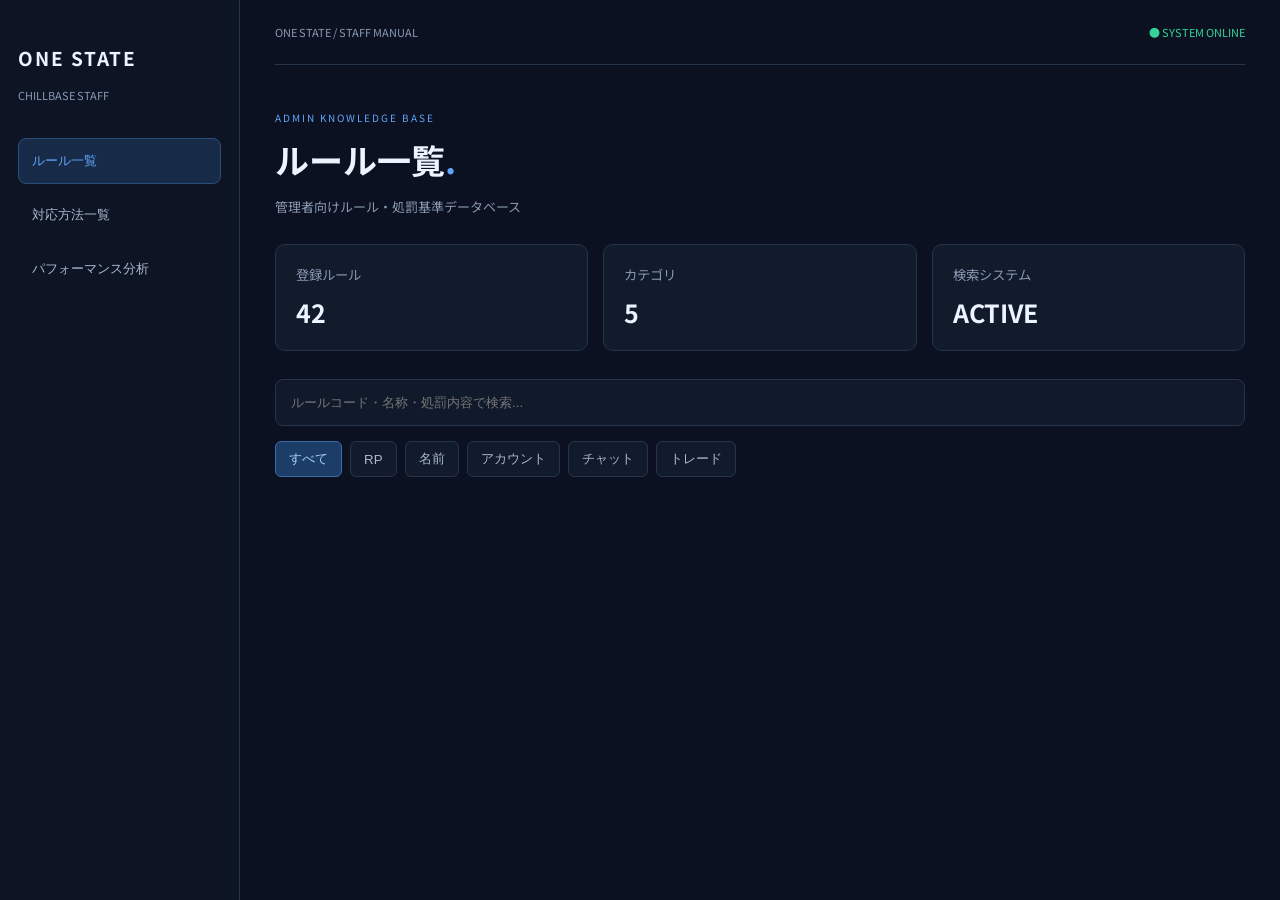
==== index.html @ b50b2a4e "Update index.html" ====
<!DOCTYPE html>
<html lang="ja">
<head>
  <meta charset="UTF-8">
  <meta name="viewport" content="width=device-width, initial-scale=1.0">
  <title>ONE STATE | Staff Manual</title>
  <link rel="stylesheet" href="style.css">
</head>
<body>
<aside class="sidebar">
  <h2>ONE STATE</h2>
  <p class="subtitle">CHILLBASE STAFF</p>

  <button class="nav active" data-page="rules">ルール一覧</button>
  <button class="nav" data-page="guide">対応方法一覧</button>

  <button class="nav" onclick="location.href='analytics.html'">
    パフォーマンス分析
  </button>
</aside>

  <main>
    <header>
      <span>ONE STATE / STAFF MANUAL</span>
      <span class="status">● SYSTEM ONLINE</span>
    </header>

    <section id="rules">
      <p class="eyebrow">ADMIN KNOWLEDGE BASE</p>
      <h1>ルール一覧<span>.</span></h1>
      <p class="description">管理者向けルール・処罰基準データベース</p>

      <div class="stats">
        <div class="stat">
          <small>登録ルール</small>
          <strong id="total">42</strong>
        </div>
        <div class="stat">
          <small>カテゴリ</small>
          <strong>5</strong>
        </div>
        <div class="stat">
          <small>検索システム</small>
          <strong>ACTIVE</strong>
        </div>
      </div>

      <input id="search" type="text"
        placeholder="ルールコード・名称・処罰内容で検索...">

      <div class="filters">
        <button data-category="all" class="selected">すべて</button>
        <button data-category="RP">RP</button>
        <button data-category="Name">名前</button>
        <button data-category="Account">アカウント</button>
        <button data-category="Chat">チャット</button>
        <button data-category="TradeChat">トレード</button>
      </div>

      <p id="result-count"></p>
      <div id="rule-list"></div>
    </section>

    <section id="guide" hidden>
      <p class="eyebrow">ADMIN PROCEDURES</p>
      <h1>対応方法一覧<span>.</span></h1>
      <p class="description">
        対応方法は今後ここに追加します。
      </p>
    </section>
  </main>

  <p id="auth-message" role="status"></p>

</body>
</html>
---- style.css ----
@import url('https://fonts.googleapis.com/css2?family=Noto+Sans+JP:wght@400;500;700;800&display=swap');

:root {
  --bg: #0b1120;
  --panel: #111b2c;
  --border: #26354c;
  --text: #edf3ff;
  --muted: #8999b2;
  --blue: #60a5fa;
}

* {
  box-sizing: border-box;
}

body {
  margin: 0;
  background: var(--bg);
  color: var(--text);
  font-family: 'Noto Sans JP', sans-serif;
}

.sidebar {
  position: fixed;
  width: 240px;
  height: 100vh;
  padding: 28px 18px;
  background: #0d1525;
  border-right: 1px solid var(--border);
}

.sidebar h2 {
  font-size: 19px;
  letter-spacing: 2px;
}

.subtitle {
  color: var(--muted);
  font-size: 11px;
  margin-bottom: 35px;
}

.nav {
  display: block;
  width: 100%;
  padding: 13px;
  margin-bottom: 8px;
  text-align: left;
  background: transparent;
  border: 1px solid transparent;
  border-radius: 8px;
  color: #aab8ce;
  cursor: pointer;
}

.nav:hover,
.nav.active {
  background: #172b49;
  border-color: #2c4d7b;
  color: var(--blue);
}

main {
  margin-left: 240px;
  padding: 0 35px 40px;
}

header {
  height: 65px;
  display: flex;
  align-items: center;
  justify-content: space-between;
  border-bottom: 1px solid var(--border);
  font-size: 11px;
  color: var(--muted);
}

.status {
  color: #34d399;
}

#rules,
#guide {
  padding-top: 35px;
}

.eyebrow {
  color: var(--blue);
  font-size: 10px;
  letter-spacing: 2px;
}

h1 {
  font-size: 34px;
  margin: 10px 0;
}

h1 span {
  color: var(--blue);
}

.description {
  color: var(--muted);
  font-size: 13px;
}

.stats {
  display: grid;
  grid-template-columns: repeat(3, 1fr);
  gap: 15px;
  margin: 28px 0;
}

.stat {
  padding: 20px;
  background: var(--panel);
  border: 1px solid var(--border);
  border-radius: 10px;
}

.stat small {
  display: block;
  color: var(--muted);
}

.stat strong {
  display: block;
  margin-top: 10px;
  font-size: 25px;
}

#search {
  width: 100%;
  padding: 15px;
  color: var(--text);
  background: #101a2b;
  border: 1px solid var(--border);
  border-radius: 8px;
  outline: none;
}

#search:focus {
  border-color: var(--blue);
}

.filters {
  display: flex;
  flex-wrap: wrap;
  gap: 8px;
  margin: 15px 0;
}

.filters button {
  padding: 8px 13px;
  color: #aab8ce;
  background: var(--panel);
  border: 1px solid var(--border);
  border-radius: 6px;
  cursor: pointer;
}

.filters button.selected,
.filters button:hover {
  color: #a8d0ff;
  background: #1d3d69;
  border-color: #3b6ba8;
}

#result-count {
  color: var(--muted);
  font-size: 12px;
}

.rule {
  display: flex;
  align-items: center;
  justify-content: space-between;
  gap: 15px;
  padding: 16px;
  margin: 10px 0;
  background: var(--panel);
  border: 1px solid var(--border);
  border-radius: 9px;
}

.rule:hover {
  border-color: #42638d;
}

.rule-code {
  display: inline-block;
  min-width: 55px;
  margin-right: 12px;
  padding: 6px;
  text-align: center;
  border-radius: 5px;
  background: #27334a;
  color: #f5d778;
  font-size: 11px;
  font-weight: 700;
}

.rule-name {
  font-weight: 700;
  font-size: 13px;
}

.rule-en {
  margin-top: 5px;
  color: var(--muted);
  font-size: 11px;
  overflow-wrap: anywhere;
}

.punishment {
  color: #d9e7fa;
  background: #1a273b;
  border: 1px solid #30415b;
  padding: 8px 10px;
  border-radius: 6px;
  font-size: 11px;
  white-space: nowrap;
}

.note {
  color: #f4c66f;
  font-size: 11px;
  margin-top: 7px;
}

@media (max-width: 760px) {
  .sidebar {
    position: static;
    width: 100%;
    height: auto;
    padding: 12px;
  }

  .sidebar h2 {
    margin: 0 0 5px;
  }

  .subtitle {
    margin: 0 0 12px;
  }

  .nav {
    display: inline-block;
    width: auto;
    margin: 0 5px 0 0;
  }

  main {
    margin-left: 0;
    padding: 0 15px 30px;
  }

  .stats {
    grid-template-columns: 1fr;
  }

  h1 {
    font-size: 28px;
  }

  .rule {
    align-items: flex-start;
    flex-direction: column;
  }

  .punishment {
    white-space: normal;
  }
}
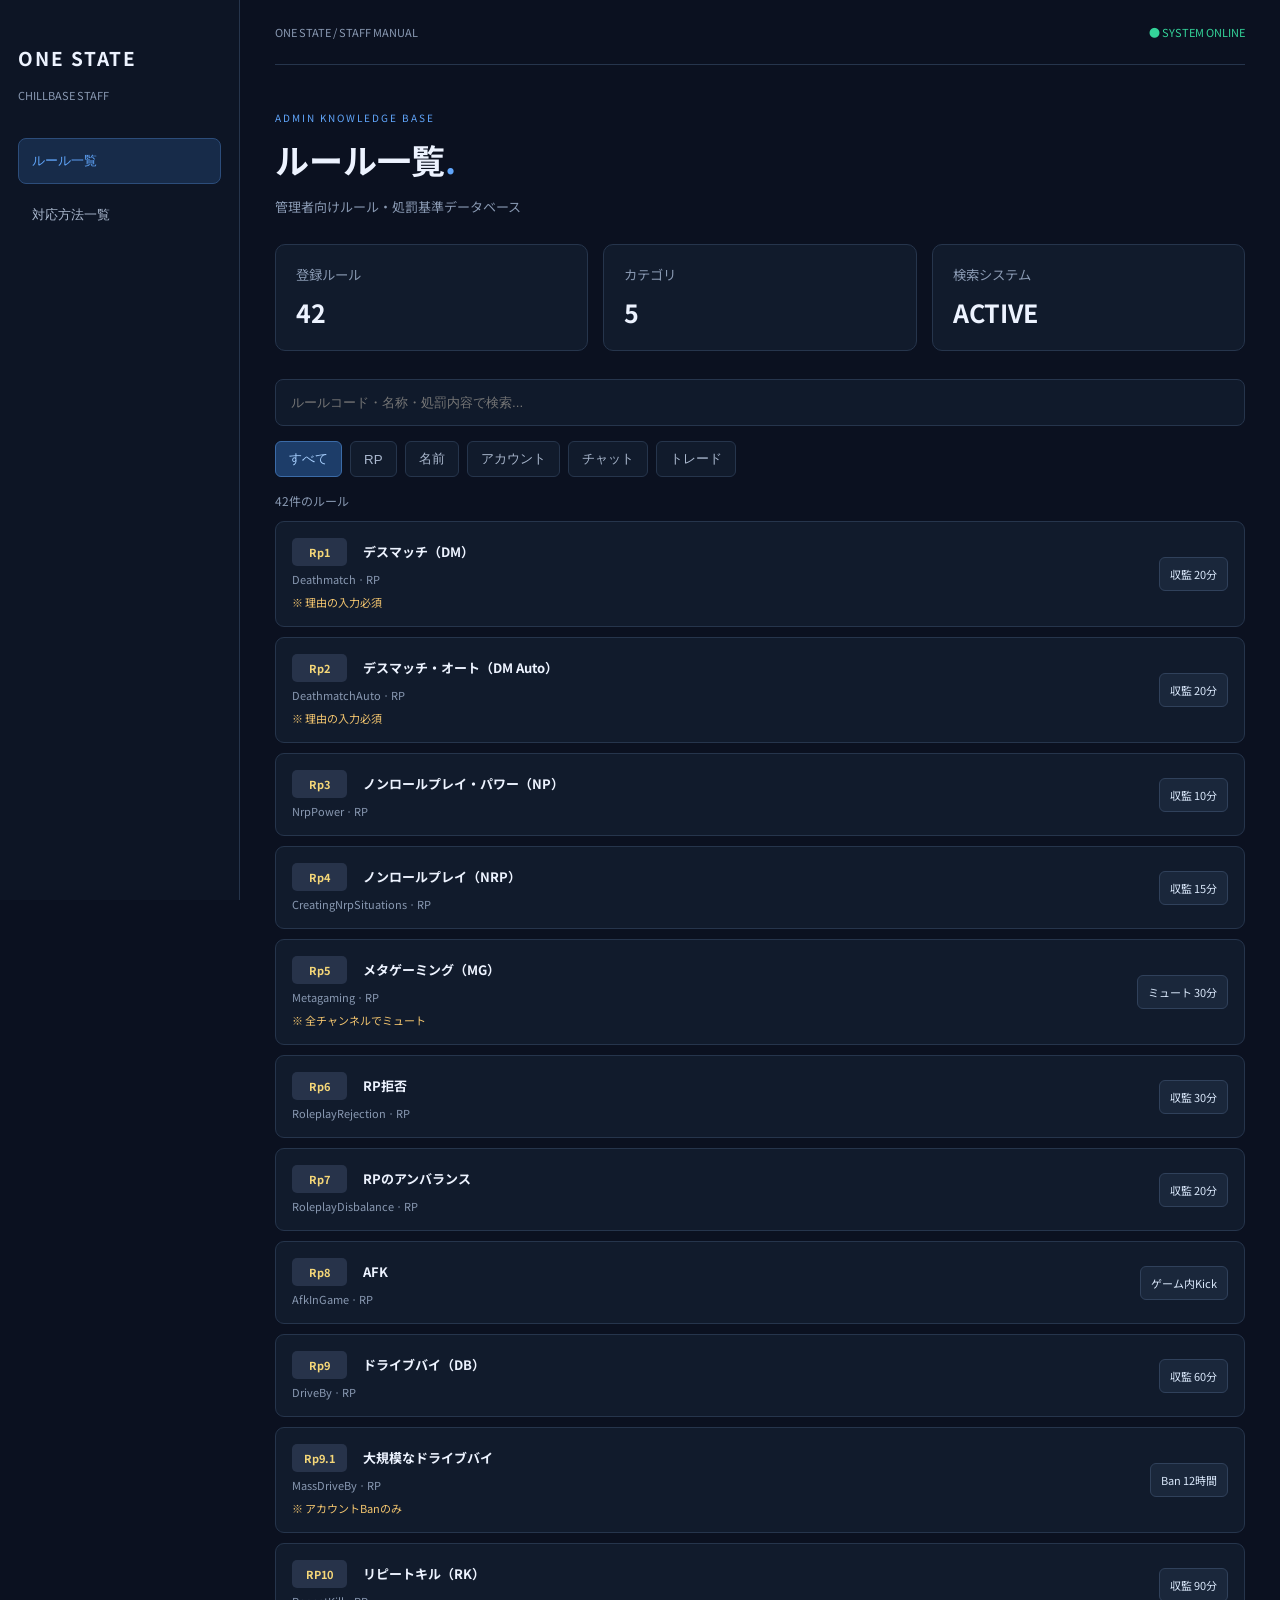
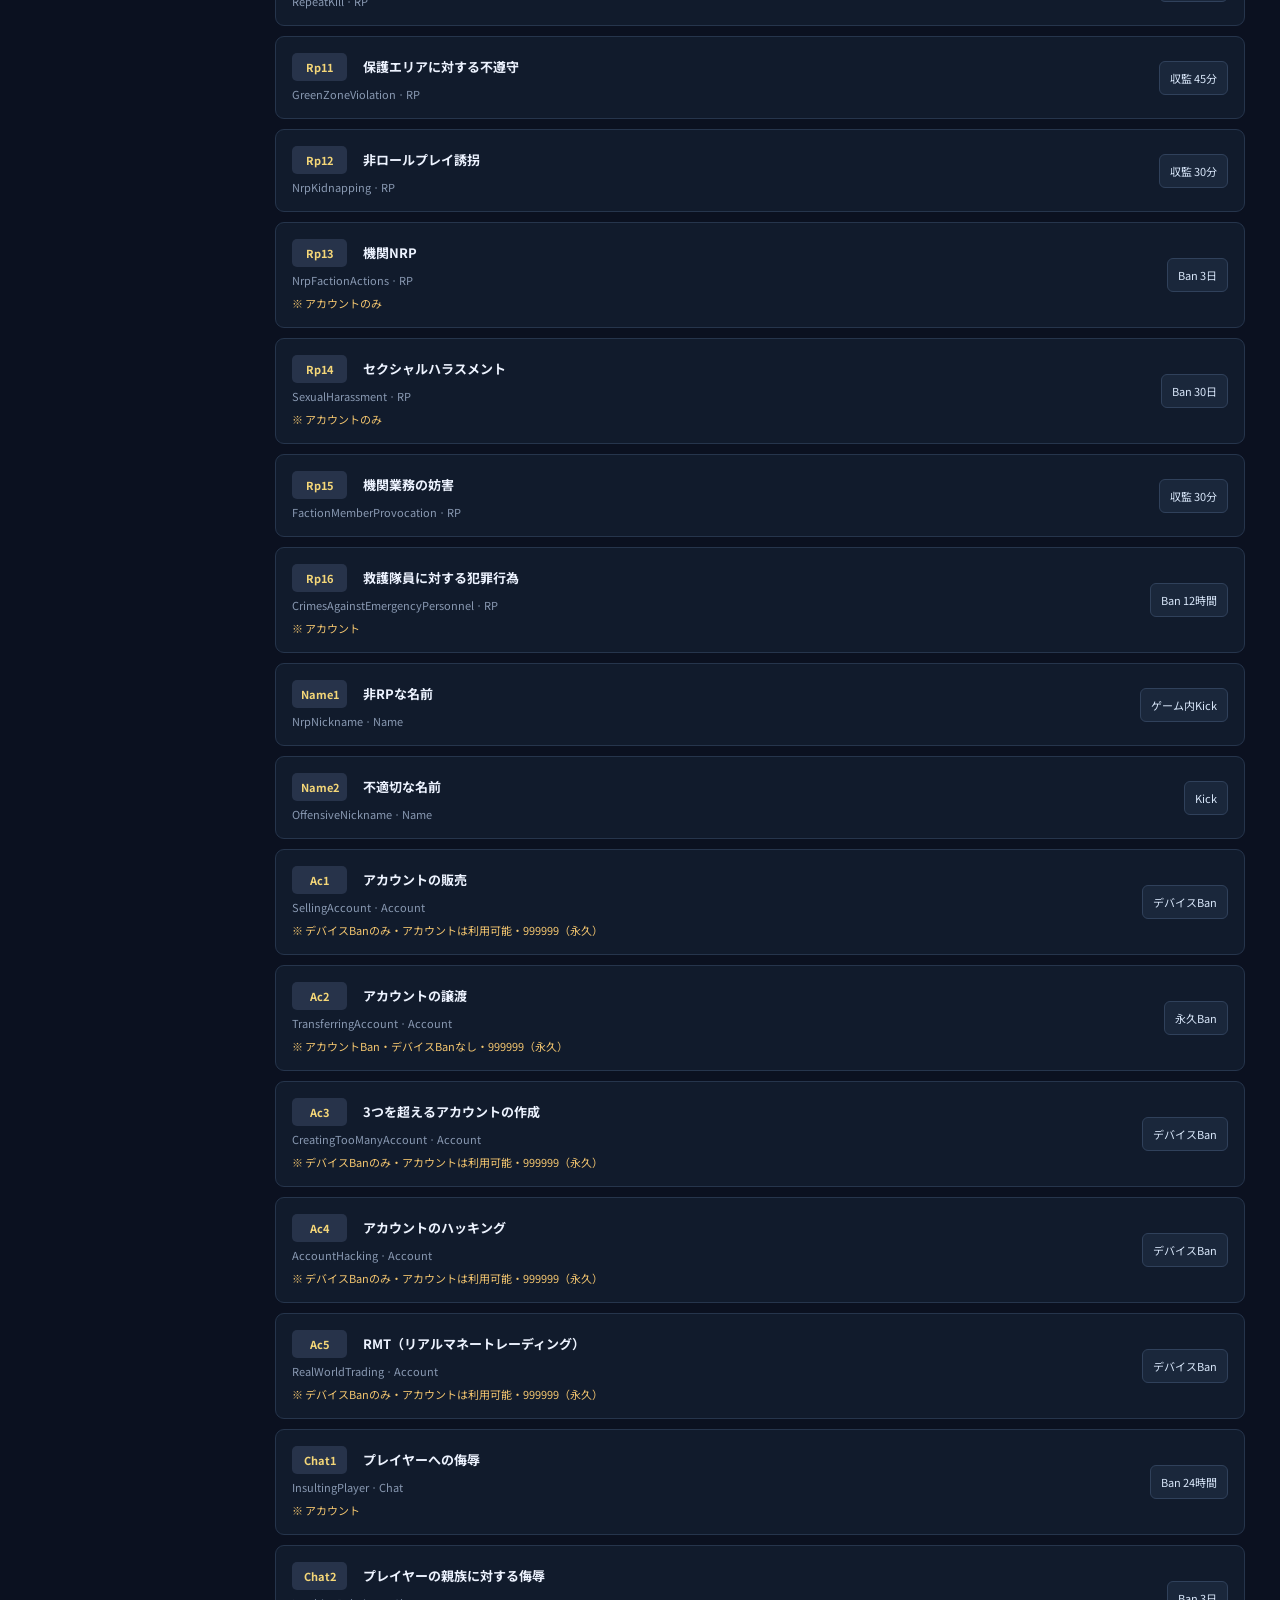
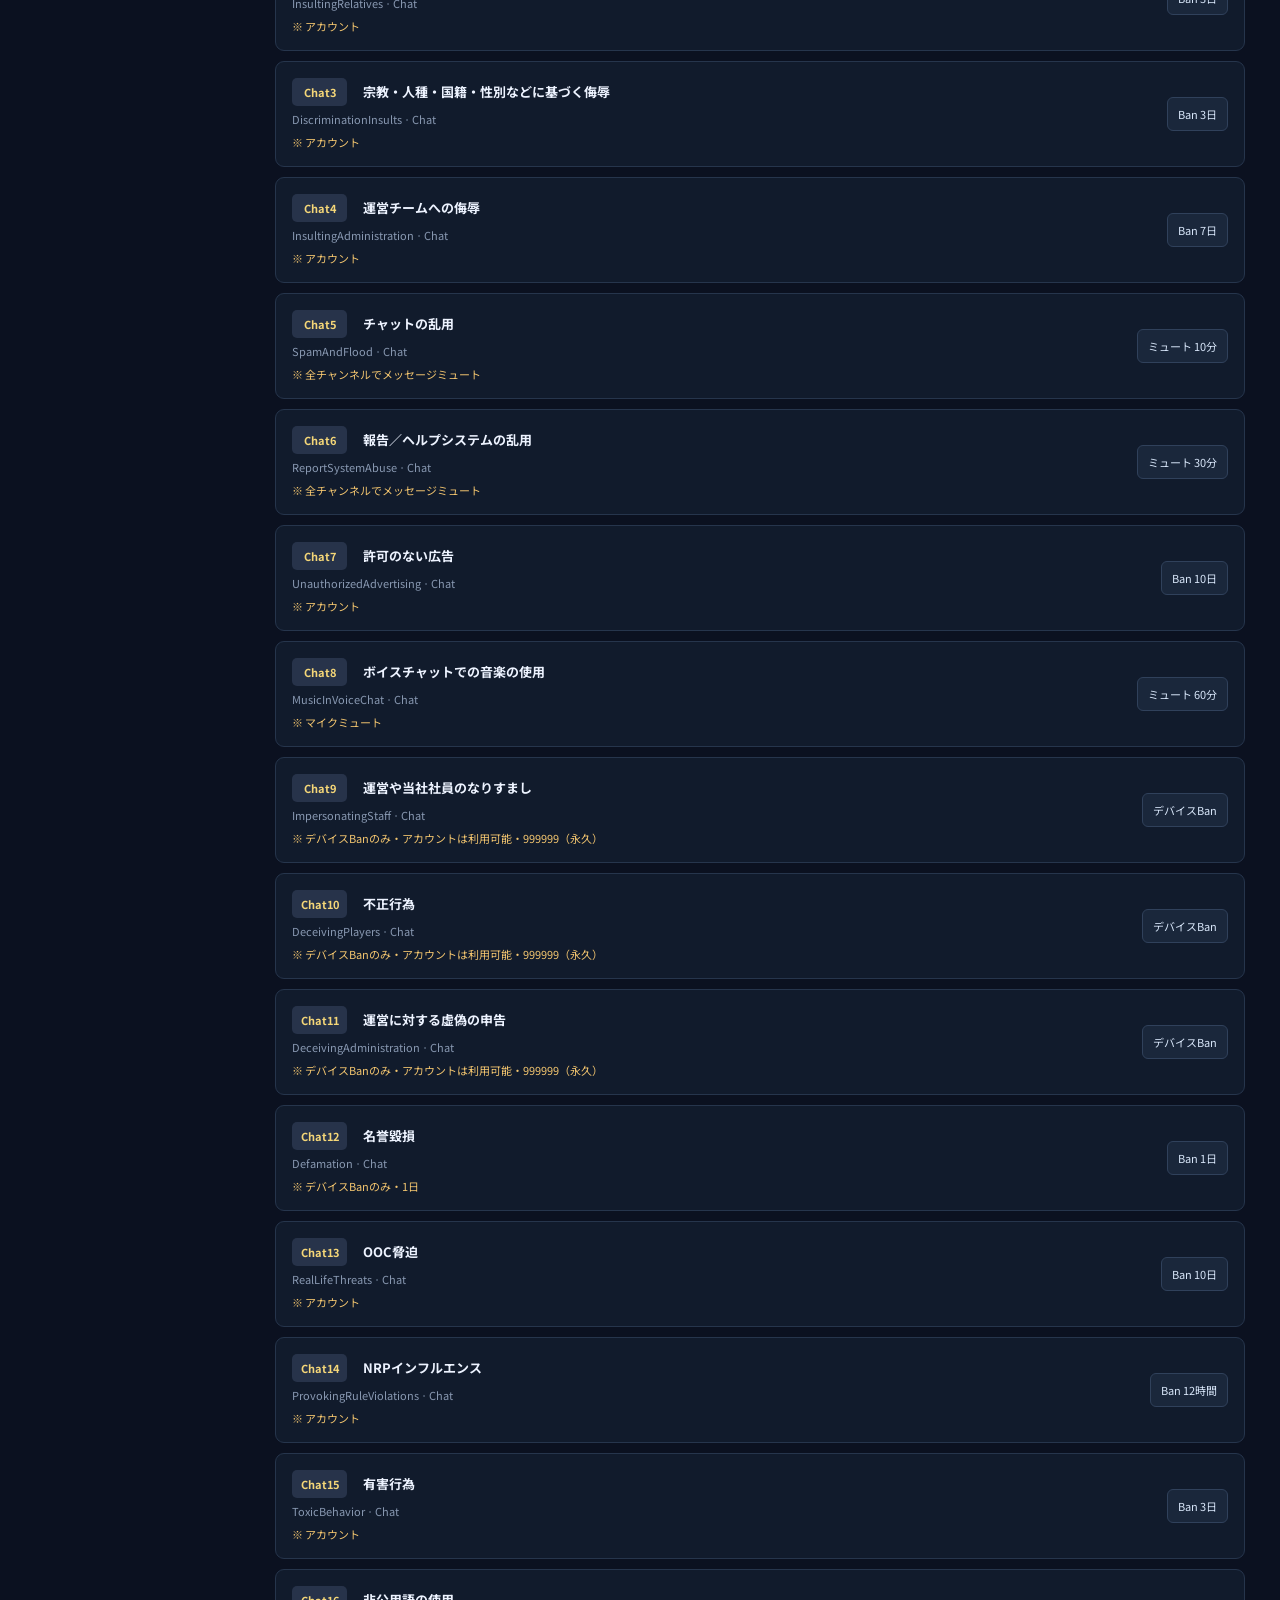
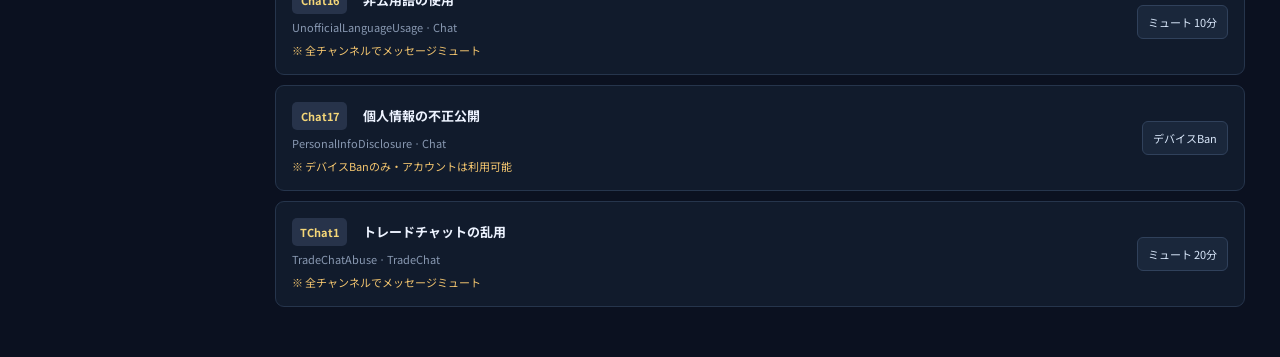
==== commit fea9c8b9: "Update index.html" ====
--- a/index.html
+++ b/index.html
@@ -1,3 +1,4 @@
+
 <!DOCTYPE html>
 <html lang="ja">
 <head>
@@ -7,17 +8,12 @@
   <link rel="stylesheet" href="style.css">
 </head>
 <body>
-<aside class="sidebar">
-  <h2>ONE STATE</h2>
-  <p class="subtitle">CHILLBASE STAFF</p>
-
-  <button class="nav active" data-page="rules">ルール一覧</button>
-  <button class="nav" data-page="guide">対応方法一覧</button>
-
-  <button class="nav" onclick="location.href='analytics.html'">
-    パフォーマンス分析
-  </button>
-</aside>
+  <aside class="sidebar">
+    <h2>ONE STATE</h2>
+    <p class="subtitle">CHILLBASE STAFF</p>
+    <button class="nav active" data-page="rules">ルール一覧</button>
+    <button class="nav" data-page="guide">対応方法一覧</button>
+  </aside>
 
   <main>
     <header>
@@ -70,7 +66,7 @@
     </section>
   </main>
 
-  <p id="auth-message" role="status"></p>
-
+  <script src="script.js"></script>
 </body>
 </html>
+
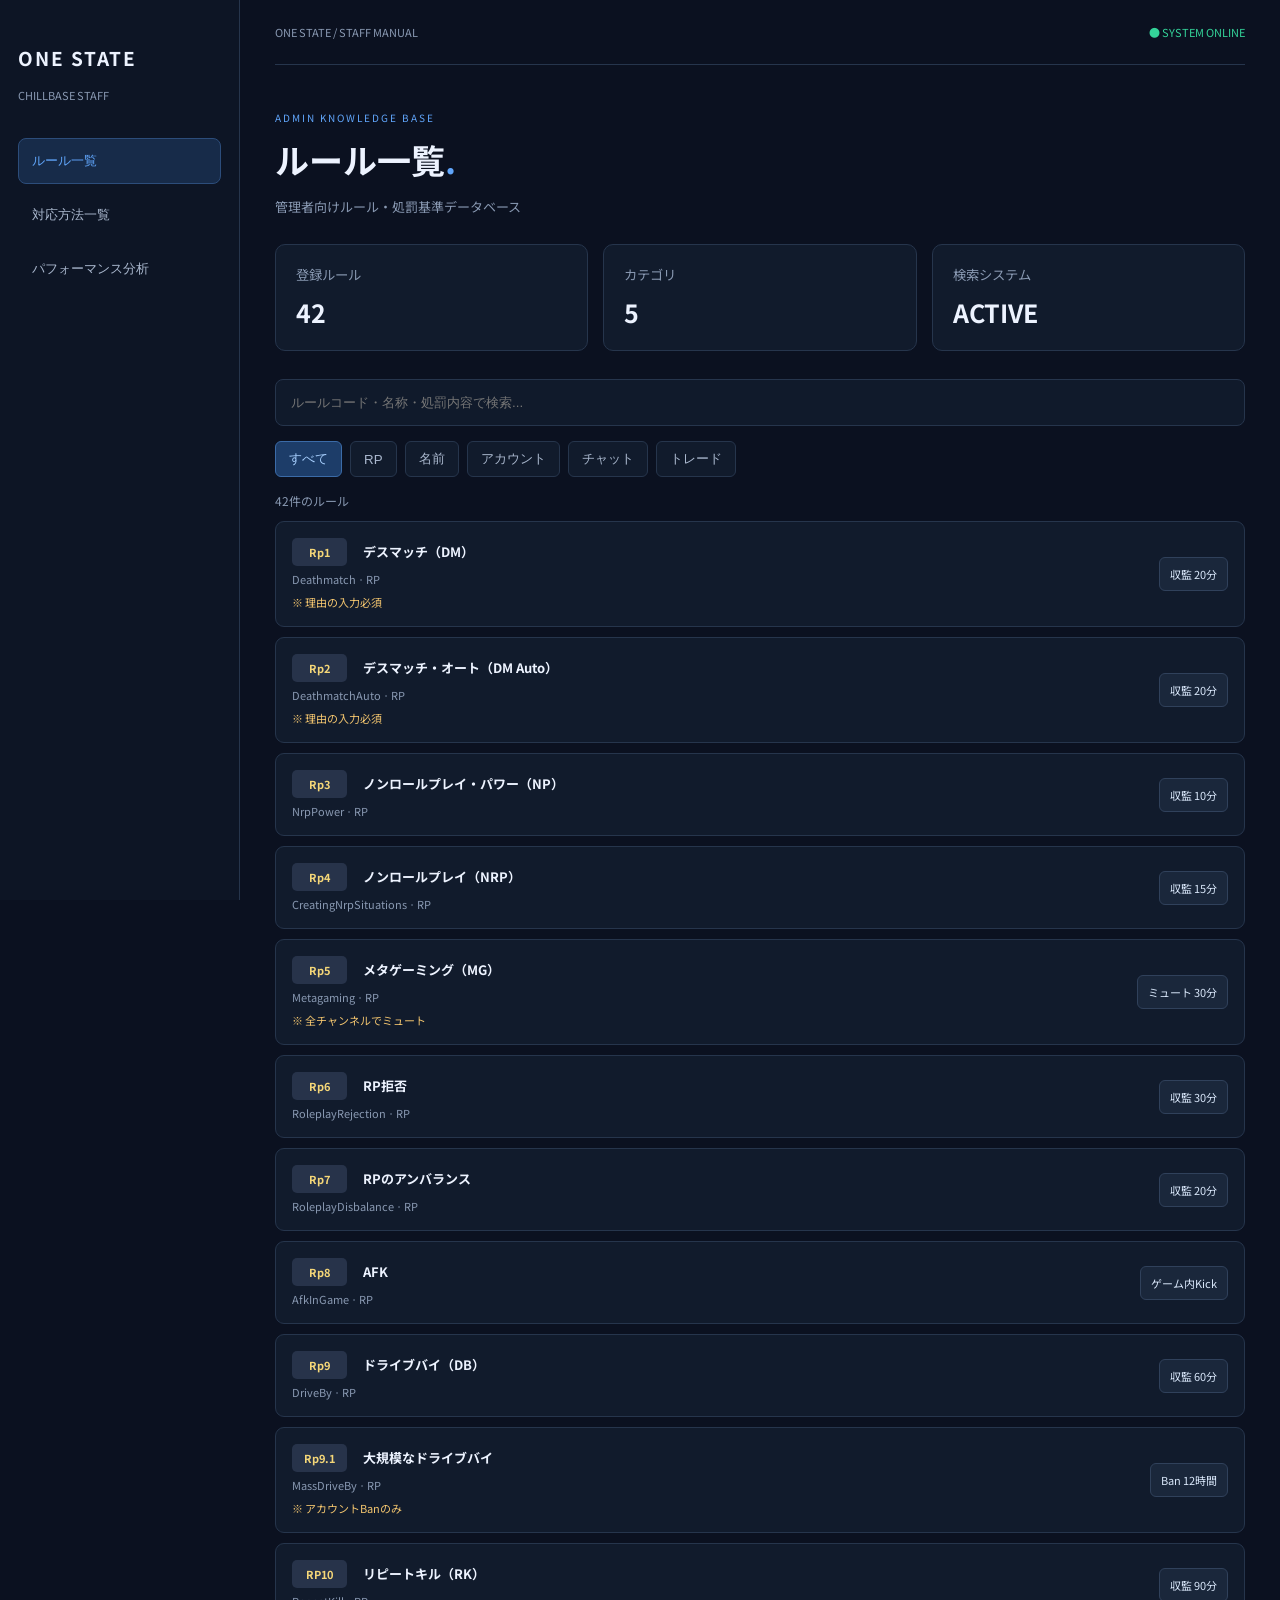
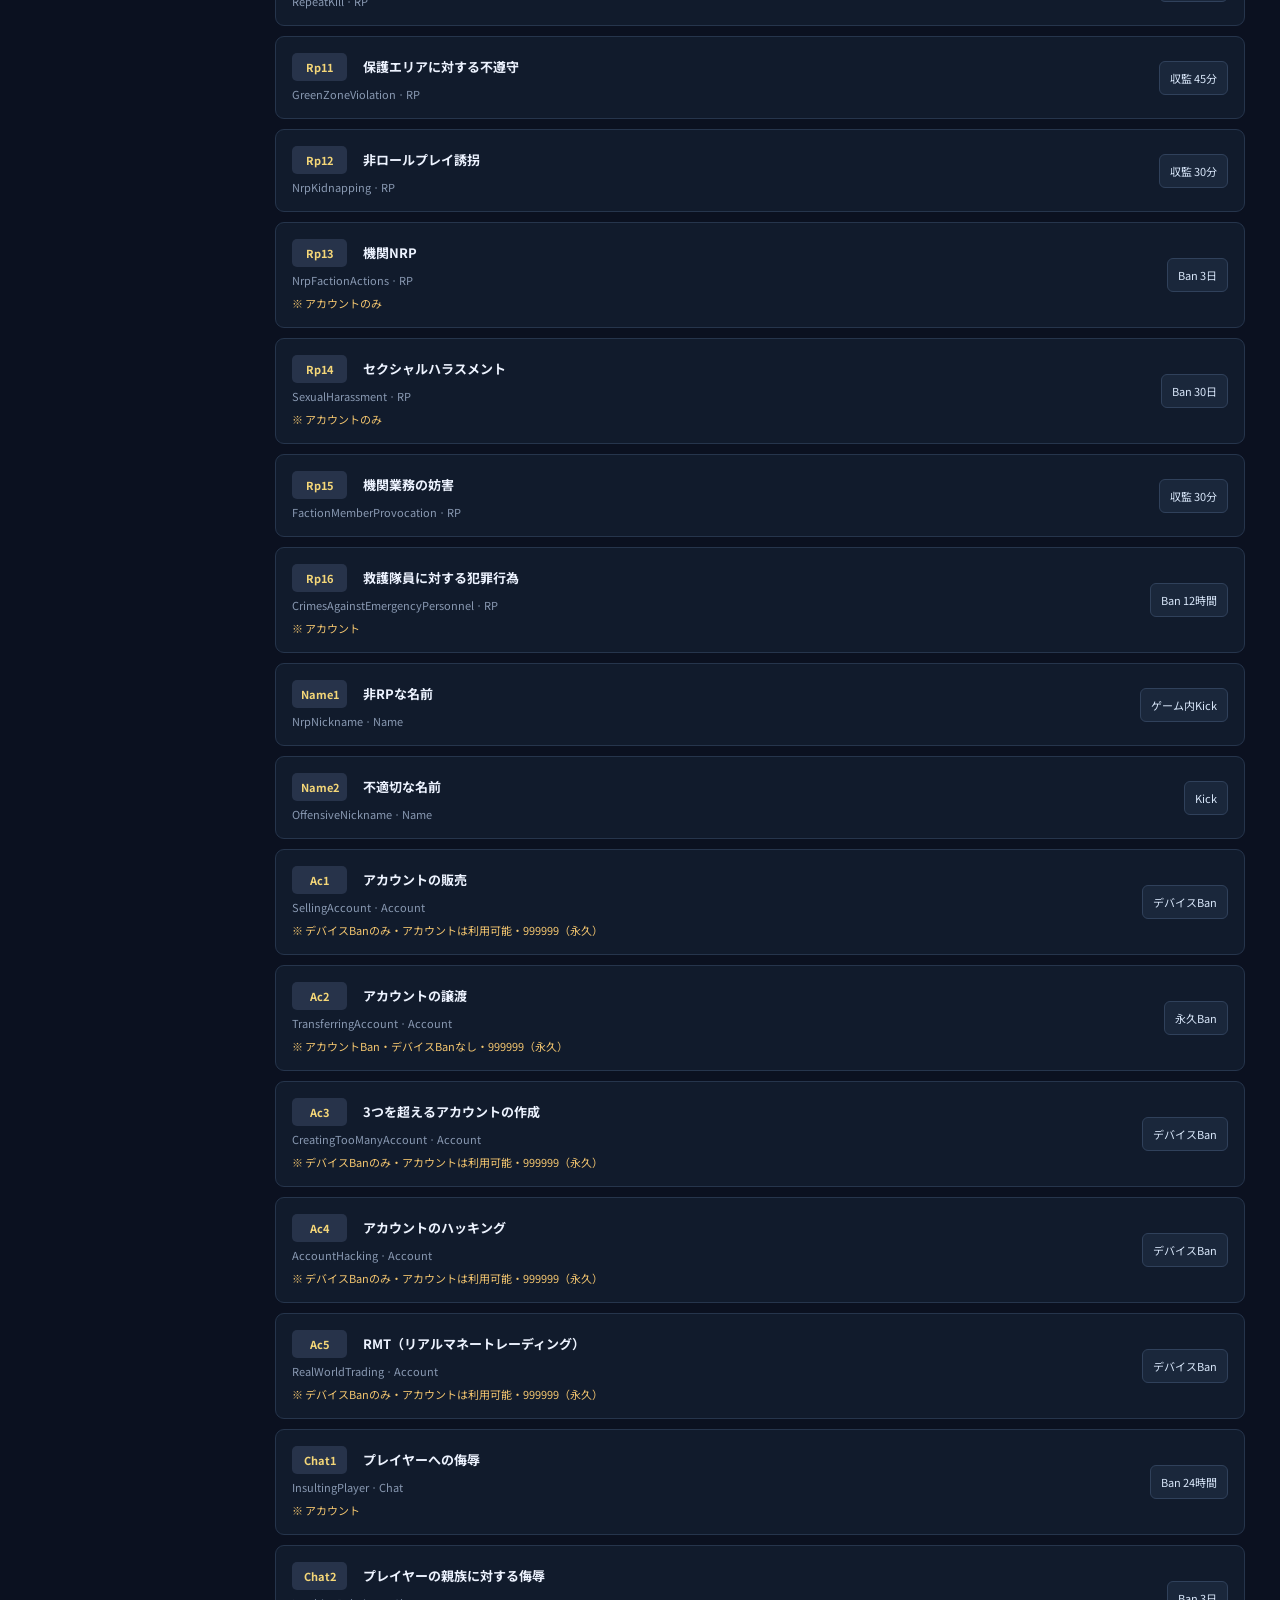
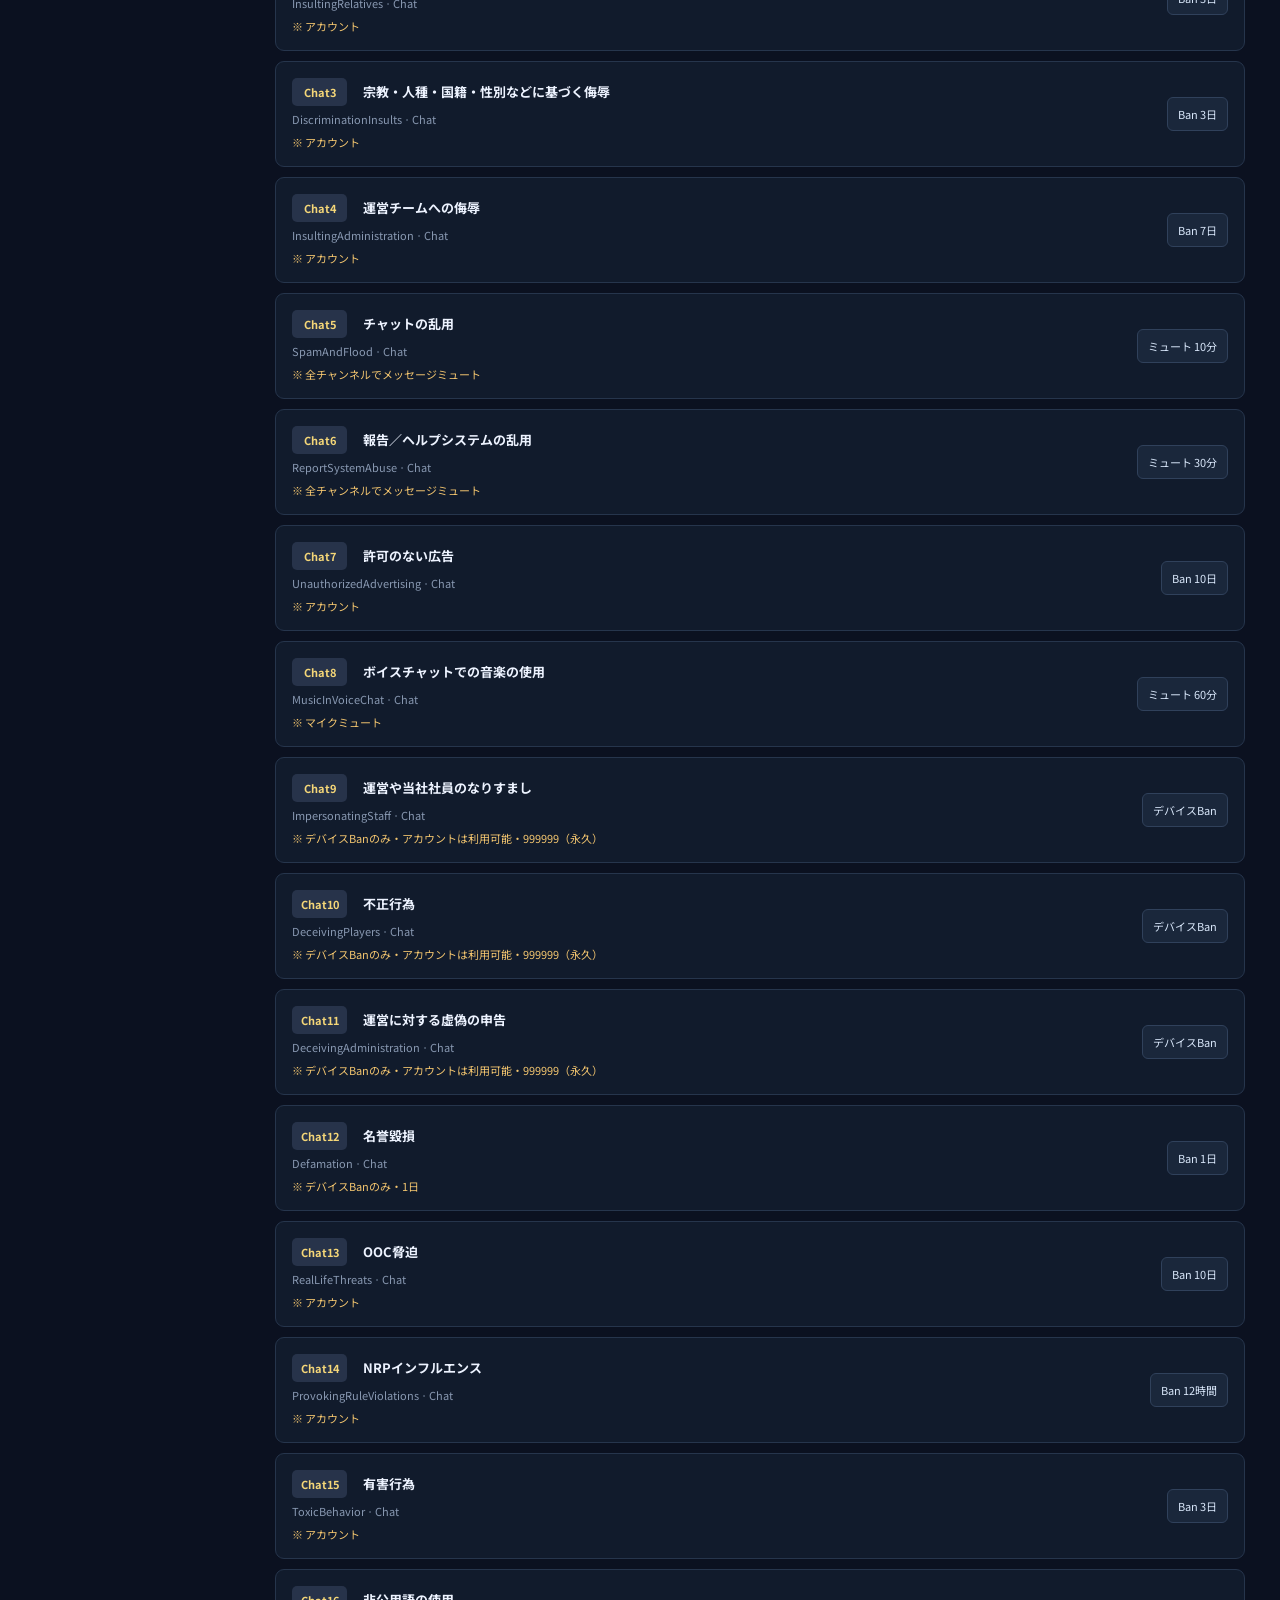
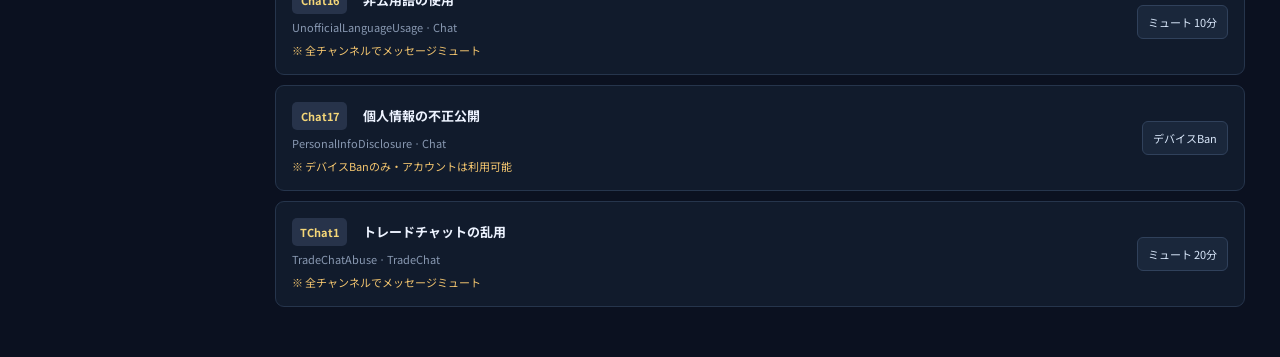
==== commit 4c6fe0b5: "Update index.html" ====
--- a/index.html
+++ b/index.html
@@ -8,12 +8,17 @@
   <link rel="stylesheet" href="style.css">
 </head>
 <body>
-  <aside class="sidebar">
-    <h2>ONE STATE</h2>
-    <p class="subtitle">CHILLBASE STAFF</p>
-    <button class="nav active" data-page="rules">ルール一覧</button>
-    <button class="nav" data-page="guide">対応方法一覧</button>
-  </aside>
+<aside class="sidebar">
+  <h2>ONE STATE</h2>
+  <p class="subtitle">CHILLBASE STAFF</p>
+
+  <button class="nav active" data-page="rules">ルール一覧</button>
+  <button class="nav" data-page="guide">対応方法一覧</button>
+
+  <button class="nav" onclick="location.href='analytics.html'">
+    パフォーマンス分析
+  </button>
+</aside>
 
   <main>
     <header>
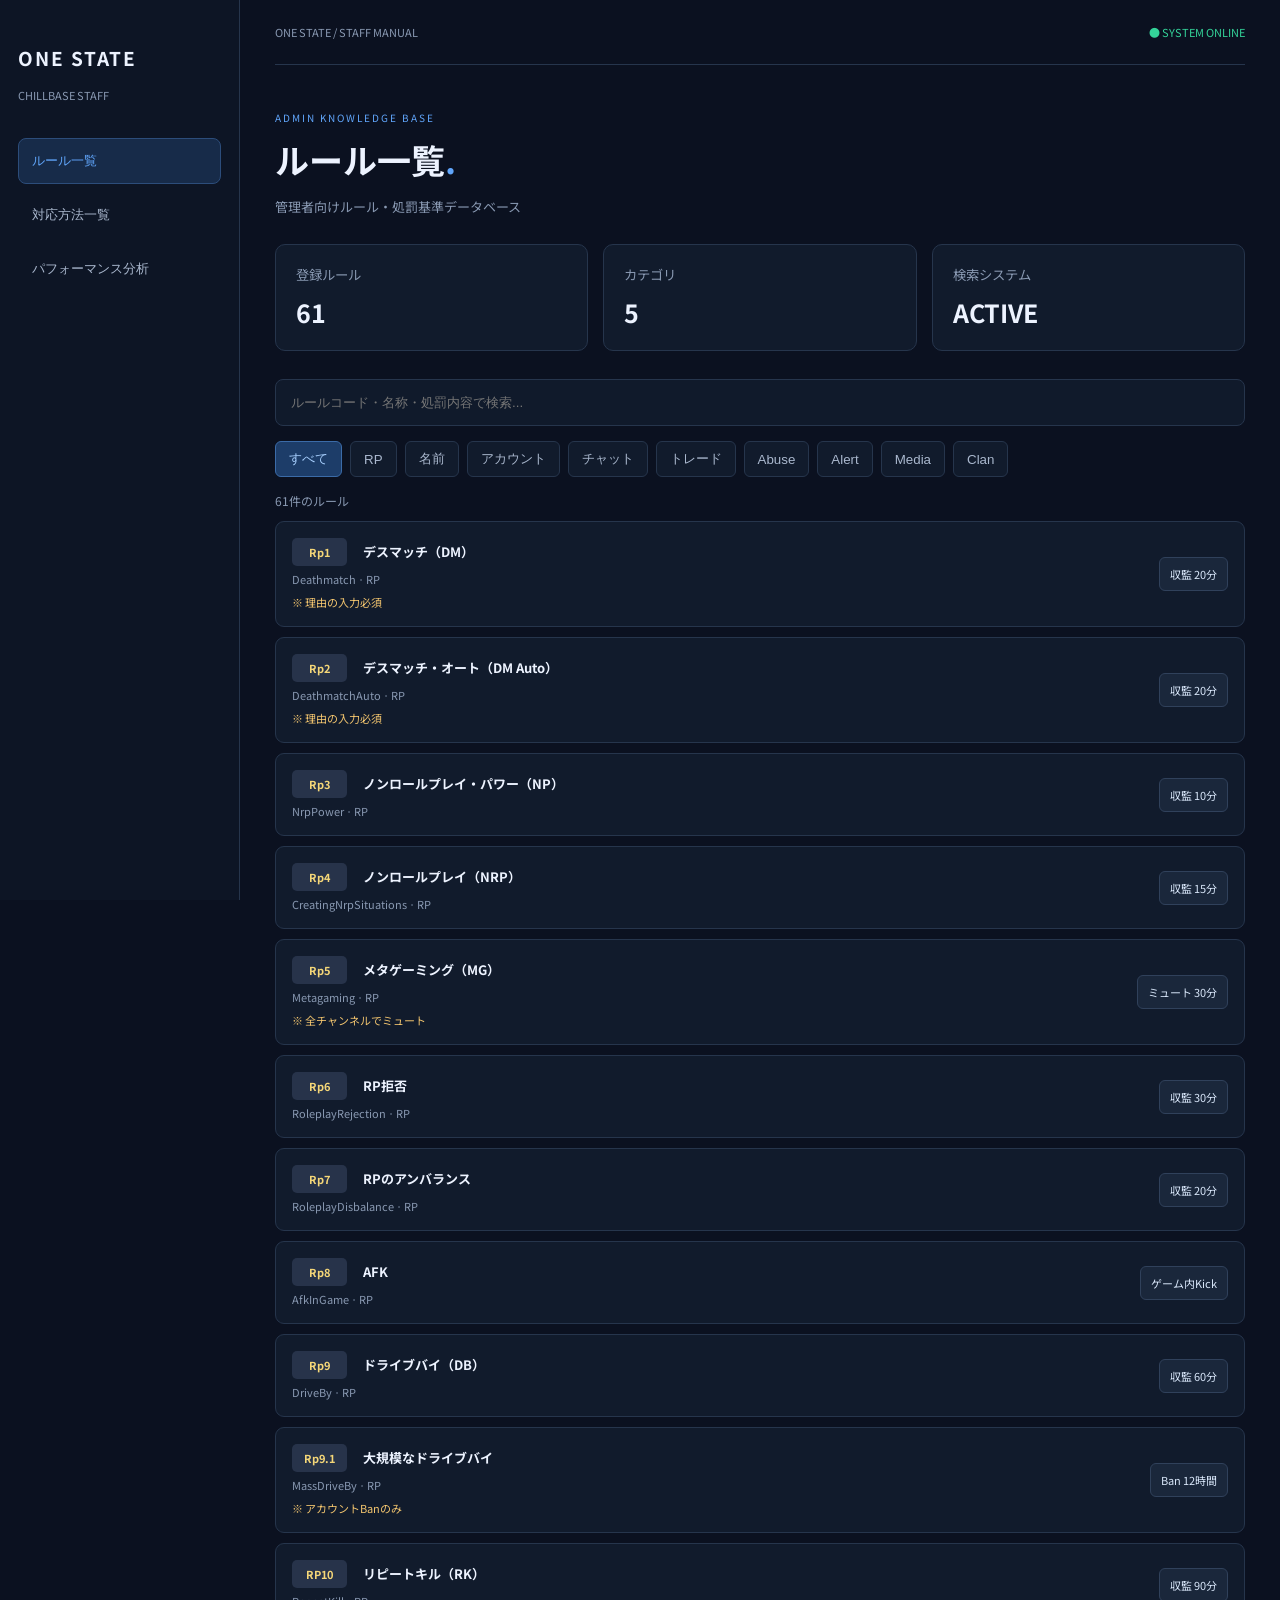
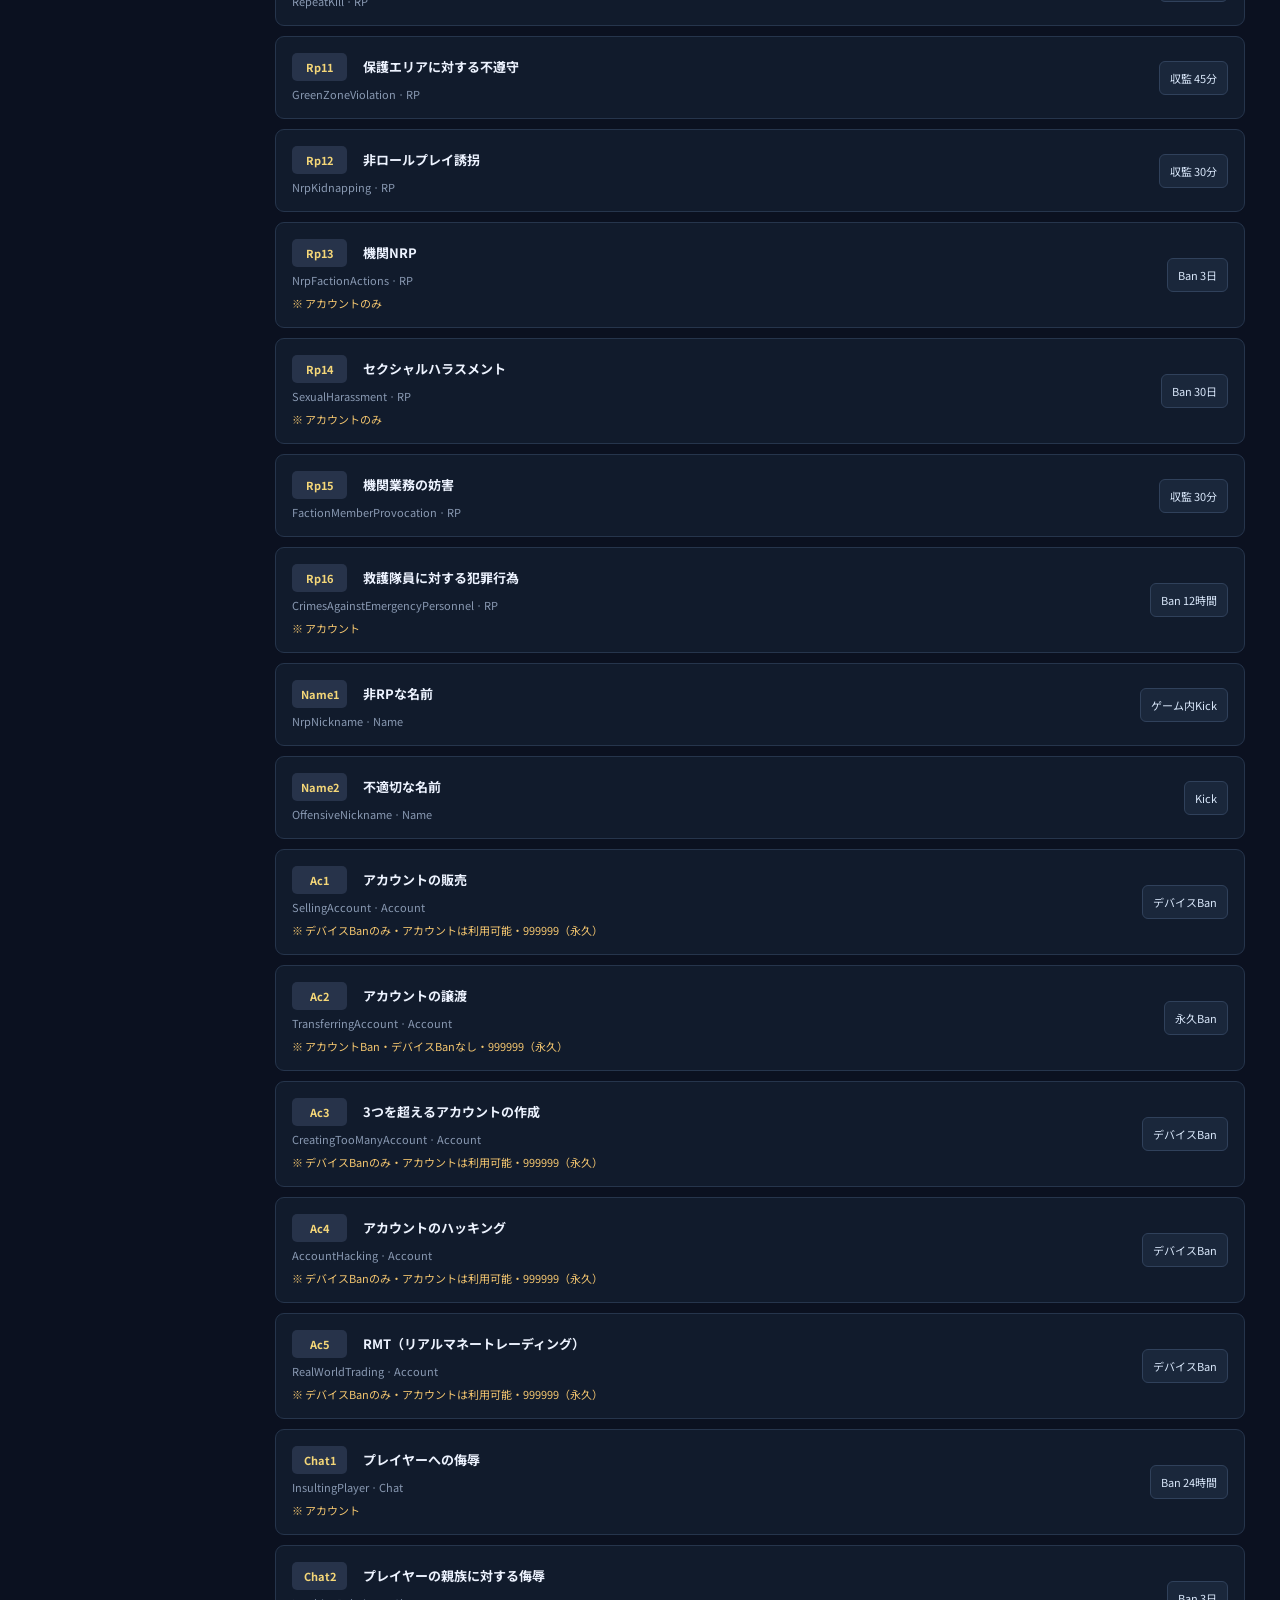
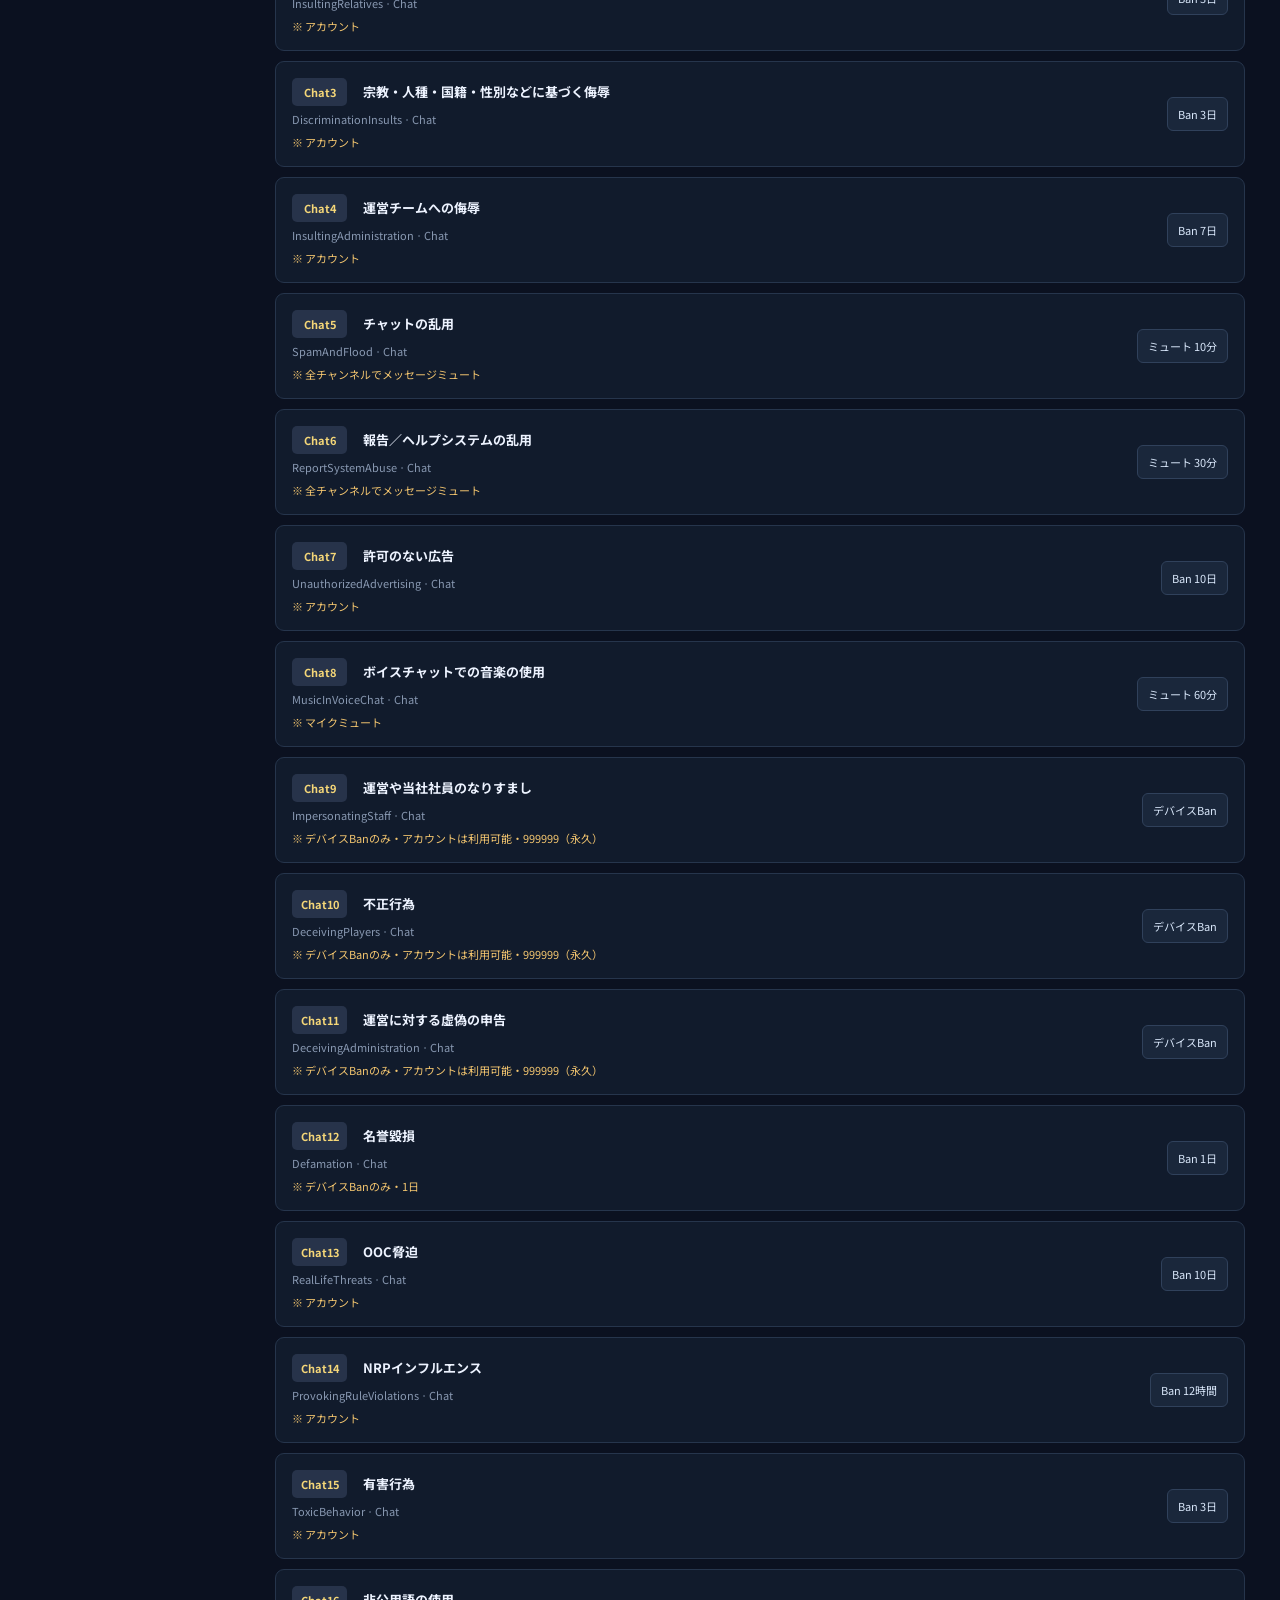
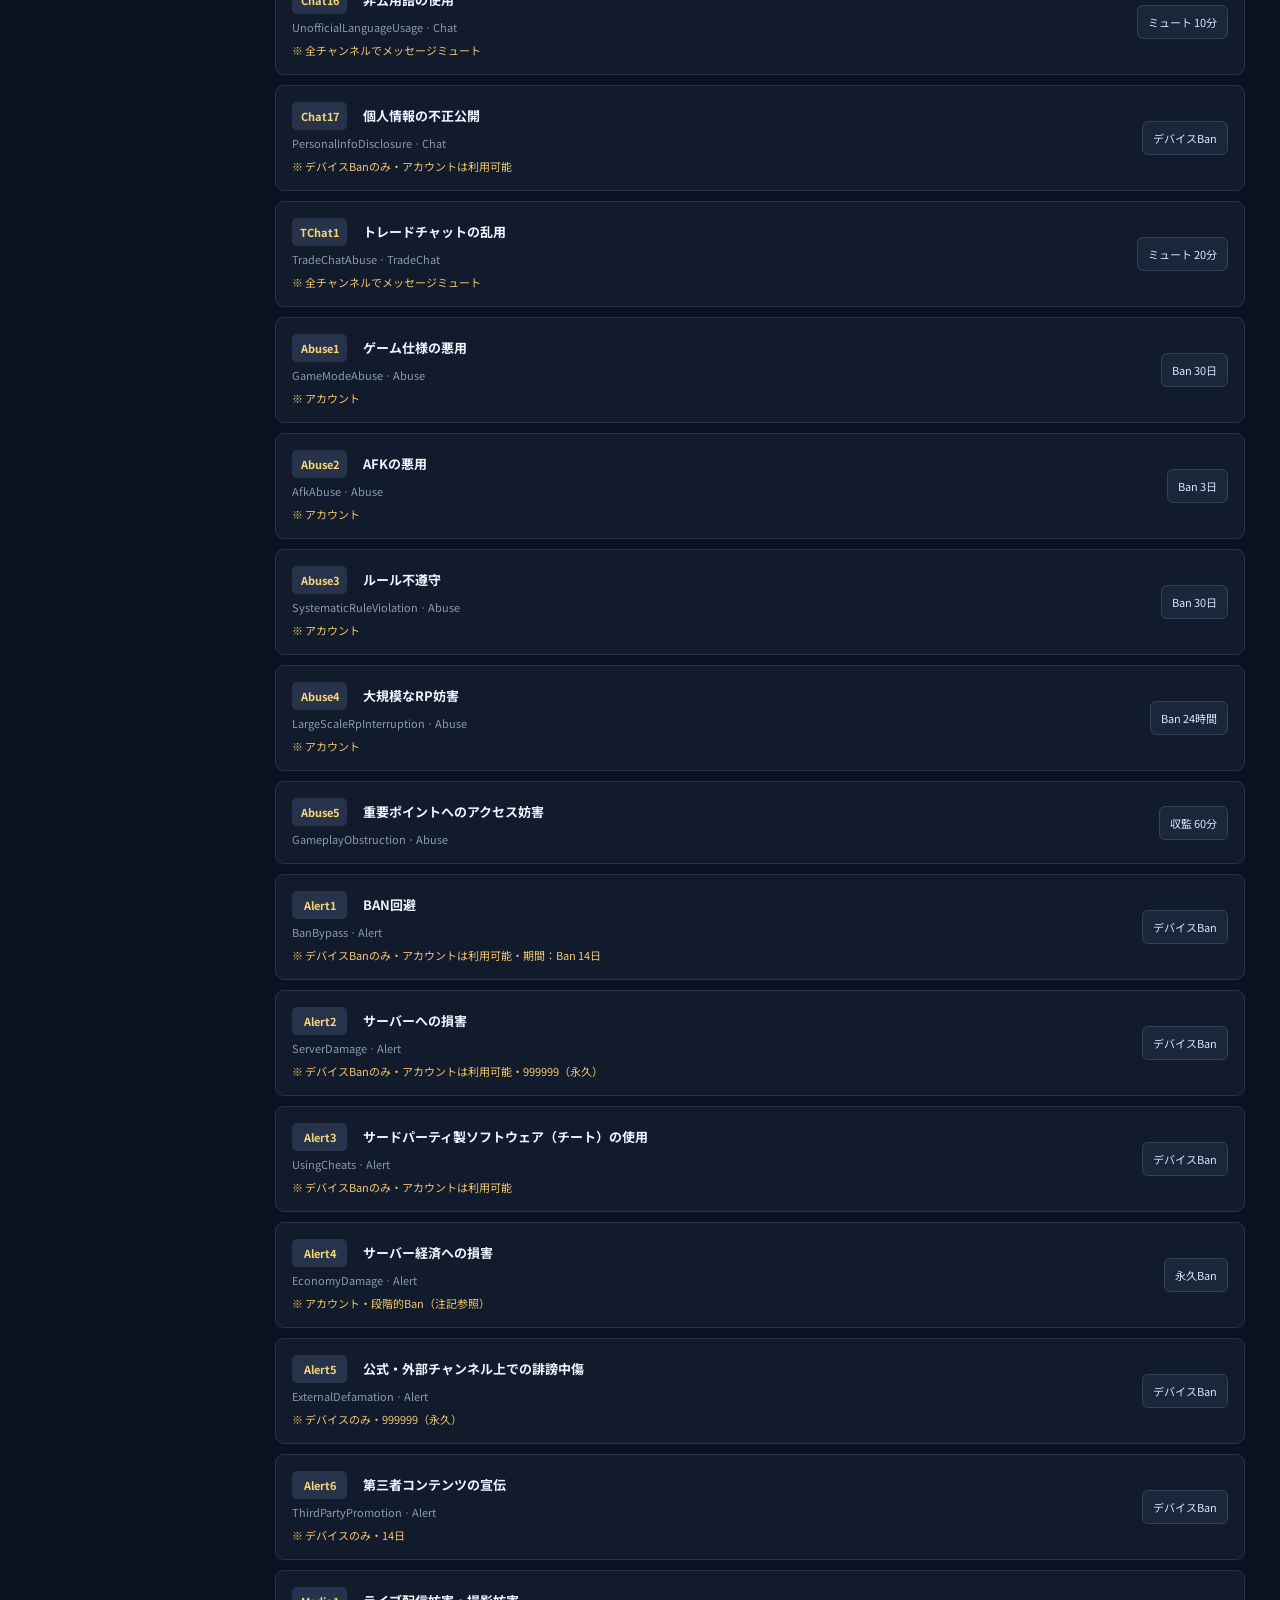
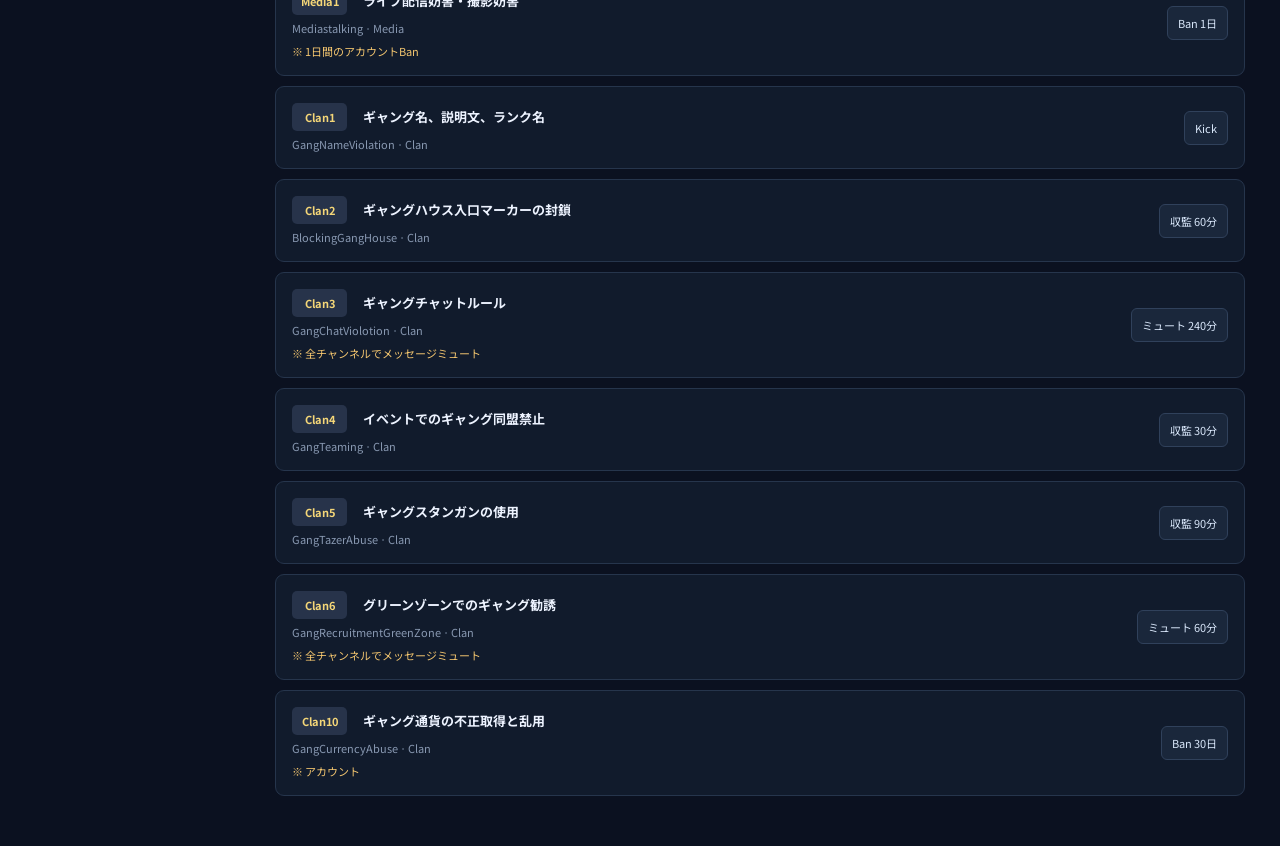
==== commit 8a48e4ef: "Update index.html" ====
--- a/index.html
+++ b/index.html
@@ -34,7 +34,7 @@
       <div class="stats">
         <div class="stat">
           <small>登録ルール</small>
-          <strong id="total">42</strong>
+          <strong id="total">59</strong>
         </div>
         <div class="stat">
           <small>カテゴリ</small>
@@ -56,6 +56,10 @@
         <button data-category="Account">アカウント</button>
         <button data-category="Chat">チャット</button>
         <button data-category="TradeChat">トレード</button>
+        <button data-category="Abuse">Abuse</button>
+        <button data-category="Alert">Alert</button>
+        <button data-category="Media">Media</button>
+        <button data-category="Clan">Clan</button>
       </div>
 
       <p id="result-count"></p>
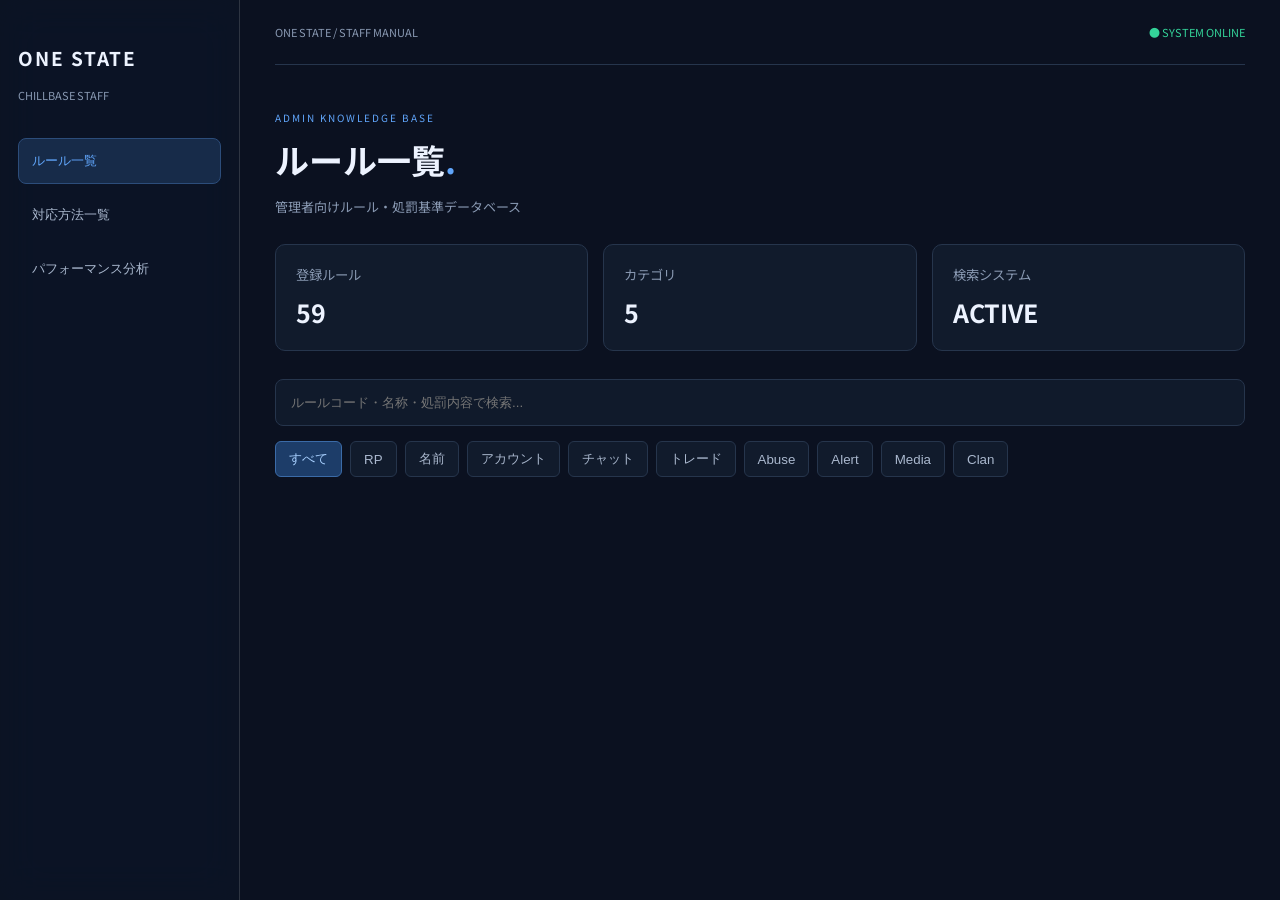
==== commit bfb74314: "Update index.html" ====
--- a/index.html
+++ b/index.html
@@ -66,16 +66,50 @@
       <div id="rule-list"></div>
     </section>
 
+
     <section id="guide" hidden>
       <p class="eyebrow">ADMIN PROCEDURES</p>
       <h1>対応方法一覧<span>.</span></h1>
       <p class="description">
-        対応方法は今後ここに追加します。
+        管理者向けの対応手順・処罰方法・記録方法
       </p>
+
+      <div class="guide-list">
+        <article class="guide-card">
+          <h2>1. Admin Levelごとの処罰権限について</h2>
+          <div class="guide-content">
+            <!-- ここに本文を追加 -->
+          </div>
+        </article>
+
+        <article class="guide-card">
+          <h2>2. 投獄・ミュート処罰について</h2>
+          <div class="guide-content">
+            <!-- ここに本文を追加 -->
+          </div>
+        </article>
+
+        <article class="guide-card">
+          <h2>4. Gun Ban（武器使用禁止）について</h2>
+          <div class="guide-content">
+            <!-- ここに本文を追加 -->
+          </div>
+        </article>
+
+        <article class="guide-card">
+          <h2>5. チャット表示・システムログの記録について</h2>
+          <div class="guide-content">
+            <!-- ここに本文を追加 -->
+          </div>
+        </article>
+
+        <article class="guide-card">
+          <h2>6. 最後に</h2>
+          <div class="guide-content">
+            <!-- ここに本文を追加 -->
+          </div>
+        </article>
+      </div>
     </section>
-  </main>
 
-  <script src="script.js"></script>
-</body>
-</html>
 
--- a/style.css
+++ b/style.css
@@ -213,12 +213,12 @@
 }
 
 .punishment {
-  color: #d9e7fa;
+  color: #ff5ca5;
   background: #1a273b;
-  border: 1px solid #30415b;
-  padding: 8px 10px;
+  border: 2px solid #30415b;
+  padding: 10px 13px;
   border-radius: 6px;
-  font-size: 11px;
+  font-size: 16px;
   white-space: nowrap;
 }
 
@@ -272,3 +272,39 @@
     white-space: normal;
   }
 }
+
+
+/* Liquid Glass風のデザイン */
+.sidebar {
+  background: rgba(13, 21, 37, 0.72);
+  -webkit-backdrop-filter: blur(20px) saturate(160%);
+  backdrop-filter: blur(20px) saturate(160%);
+  border-right: 1px solid rgba(255, 255, 255, 0.14);
+}
+
+.rule {
+  background: rgba(30, 45, 67, 0.55);
+  -webkit-backdrop-filter: blur(12px) saturate(145%);
+  backdrop-filter: blur(12px) saturate(145%);
+  border: 1px solid rgba(255, 255, 255, 0.14);
+  box-shadow:
+    inset 0 1px 0 rgba(255, 255, 255, 0.10),
+    0 8px 24px rgba(0, 0, 0, 0.12);
+  transition:
+    background 0.25s ease,
+    border-color 0.25s ease,
+    transform 0.25s ease;
+}
+
+.rule:hover {
+  background: rgba(50, 72, 102, 0.68);
+  border-color: rgba(160, 205, 255, 0.38);
+  transform: translateY(-2px);
+}
+
+.punishment {
+  background: rgba(80, 120, 170, 0.18);
+  border: 1px solid rgba(190, 220, 255, 0.24);
+  -webkit-backdrop-filter: blur(10px);
+  backdrop-filter: blur(10px);
+}
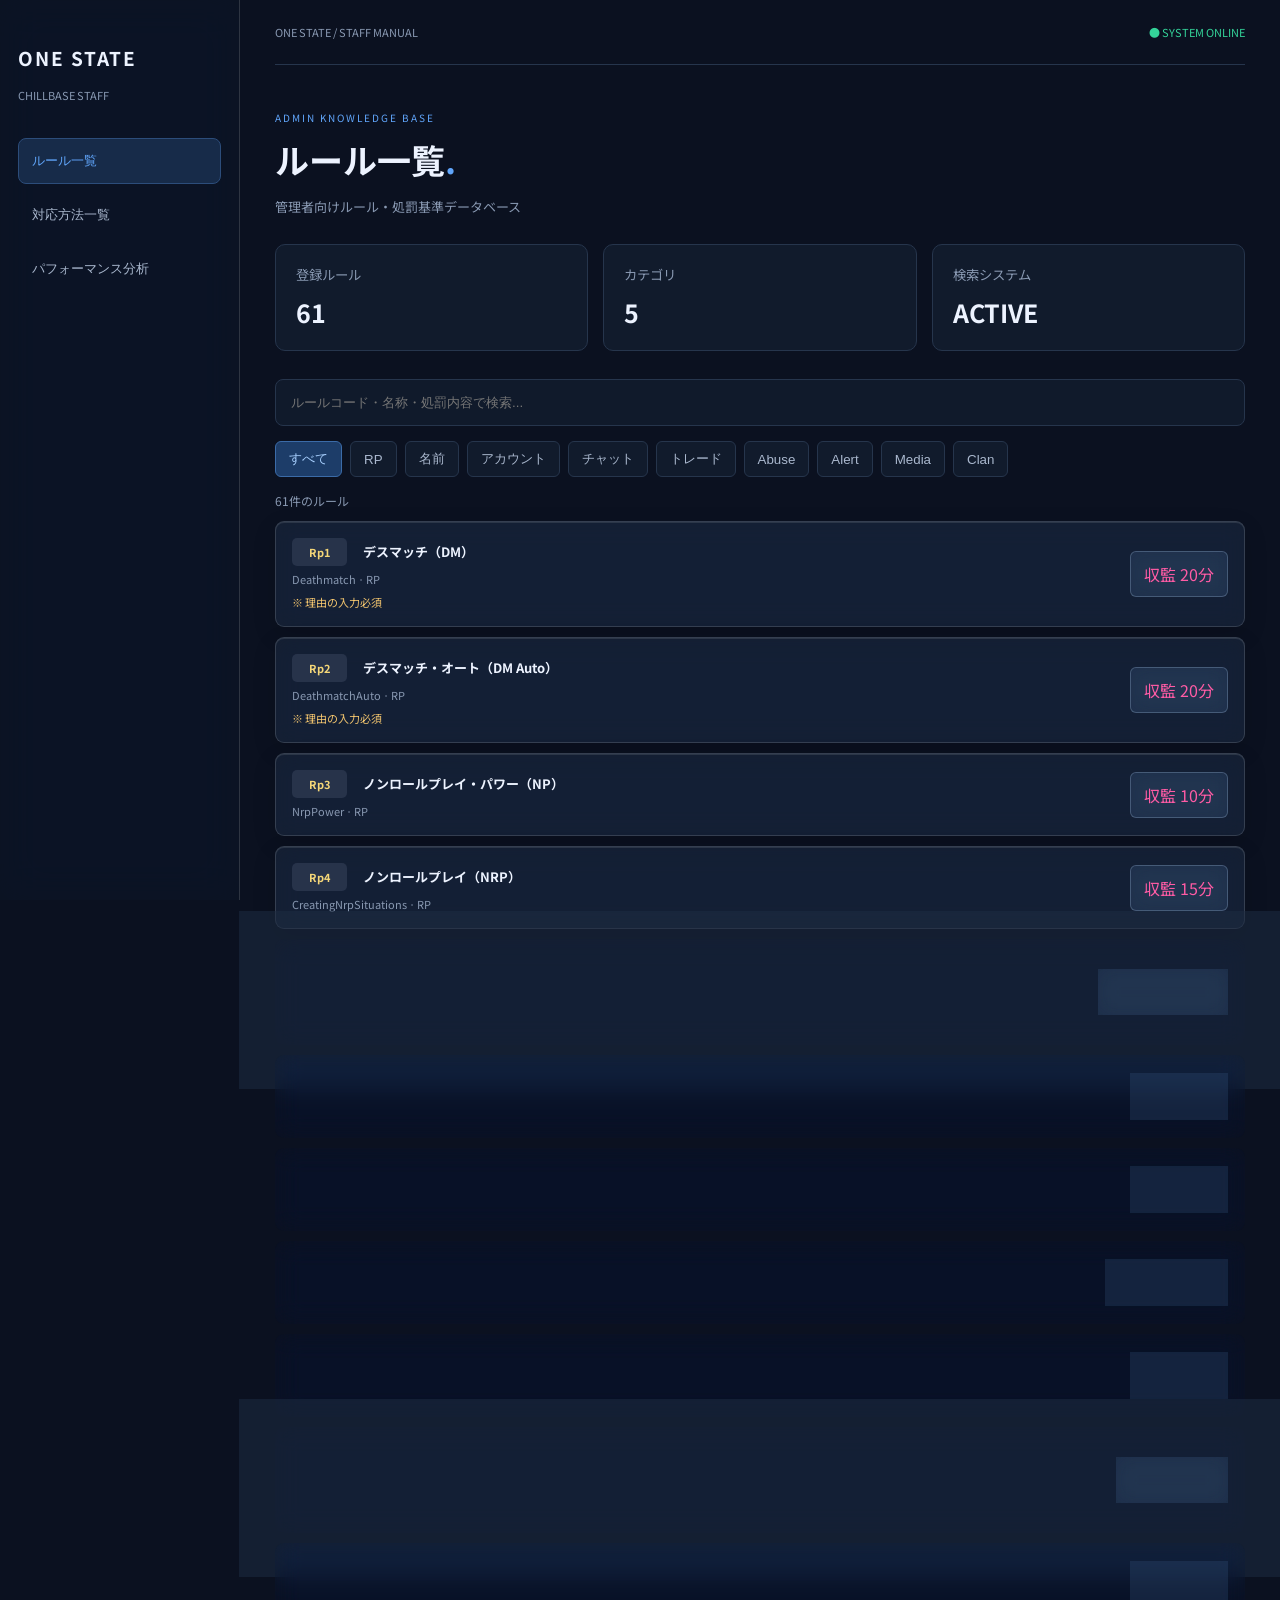
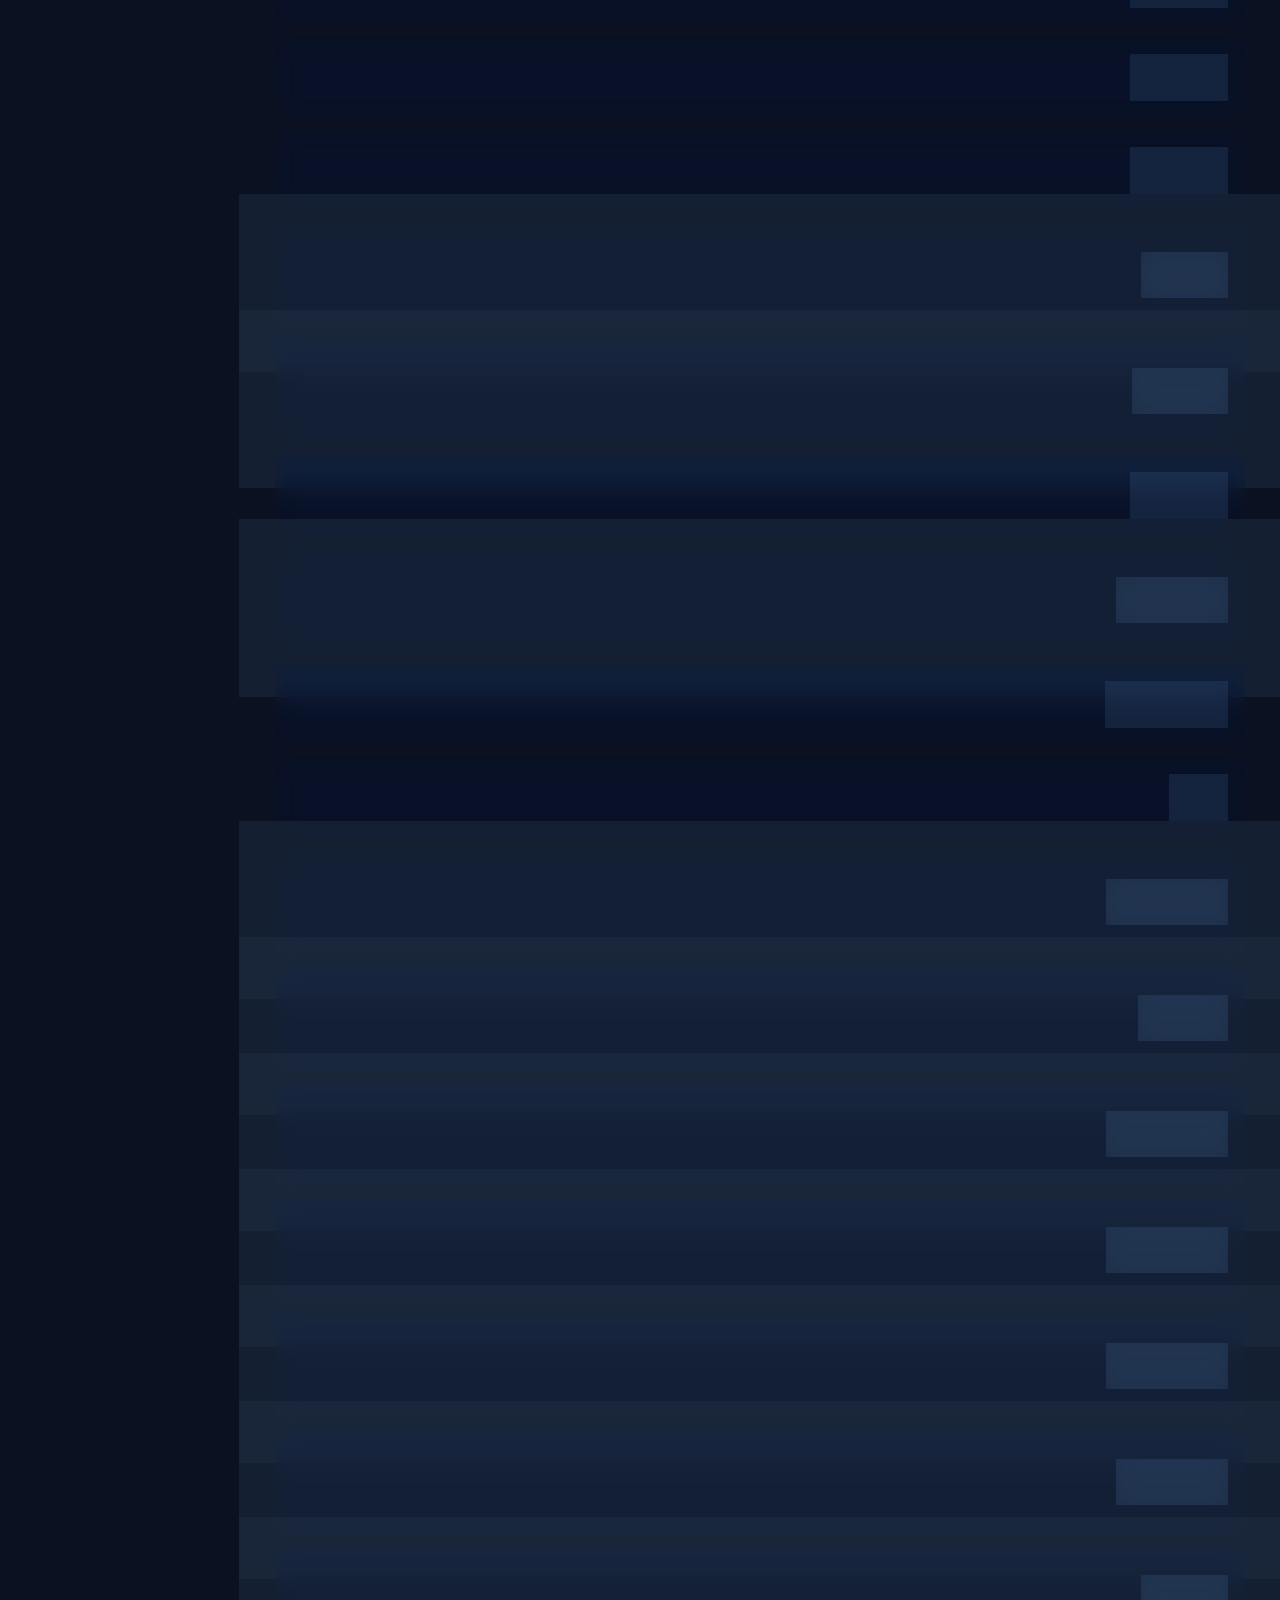
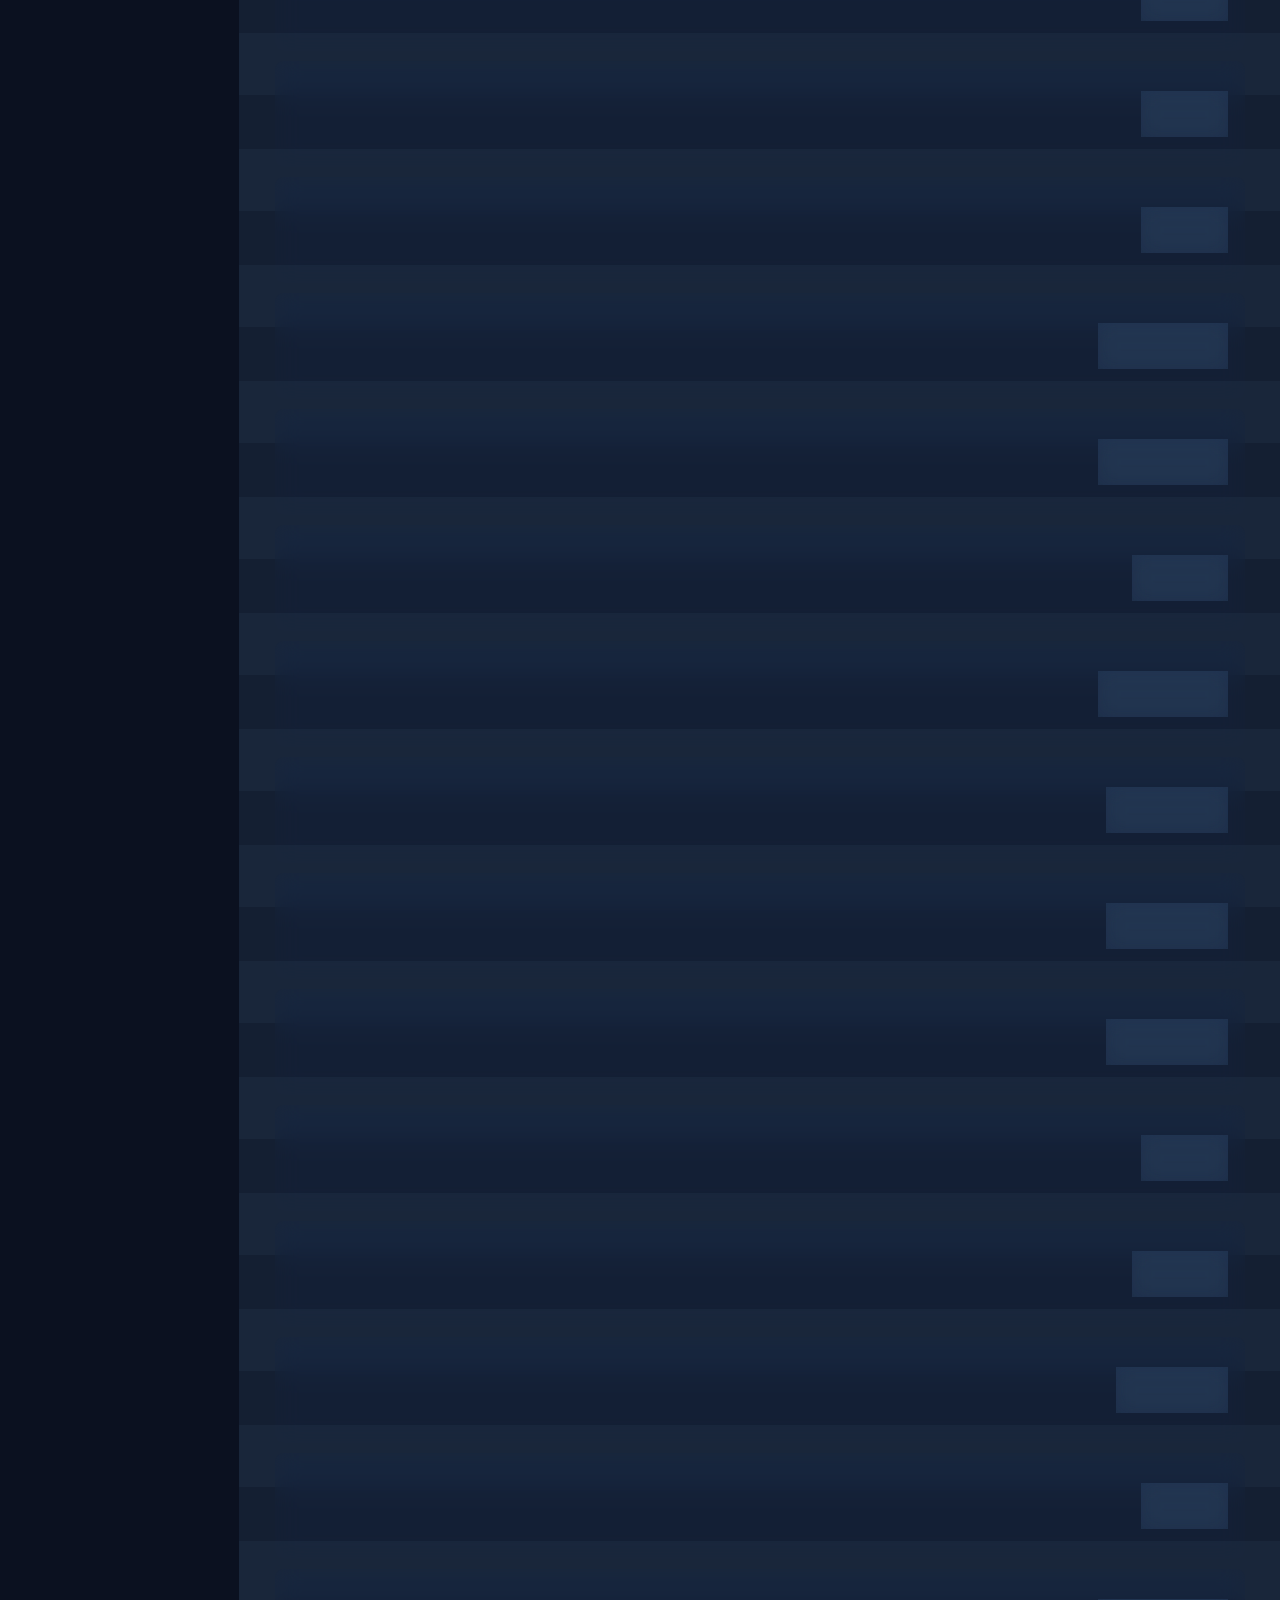
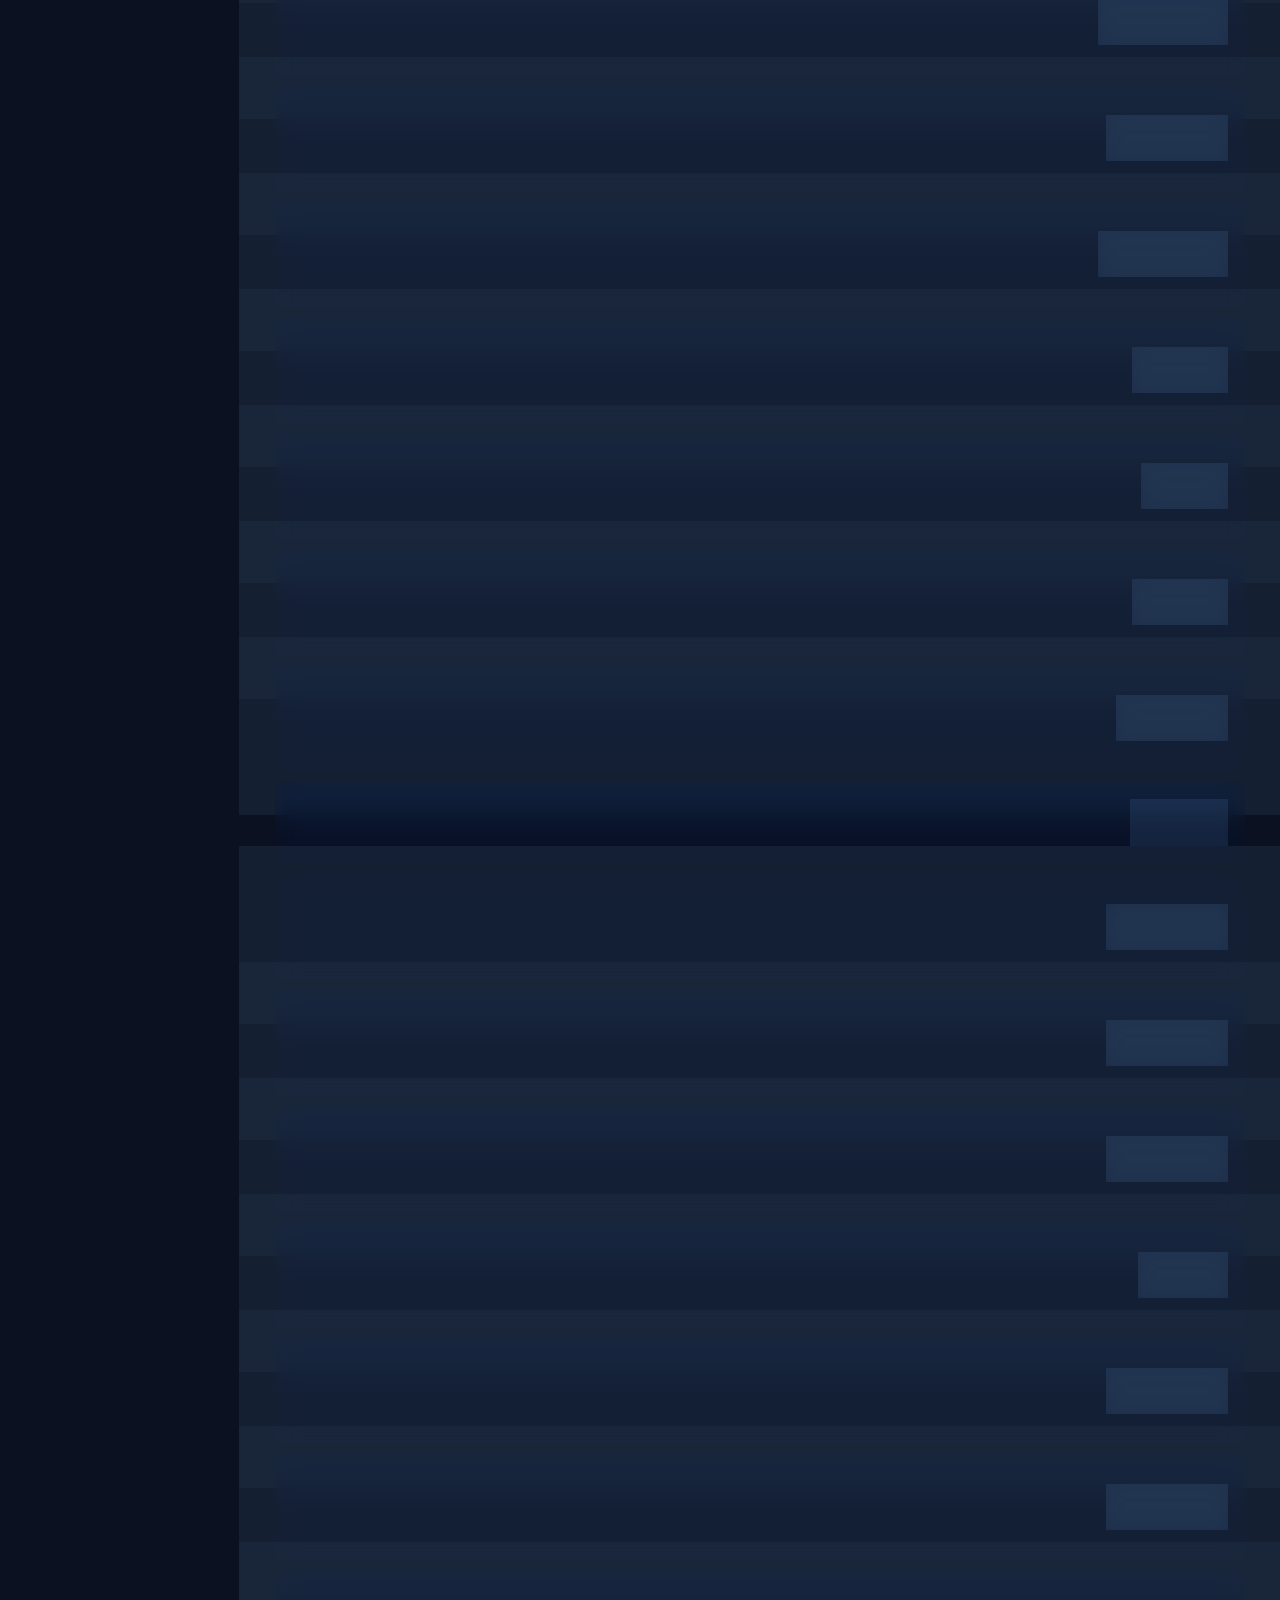
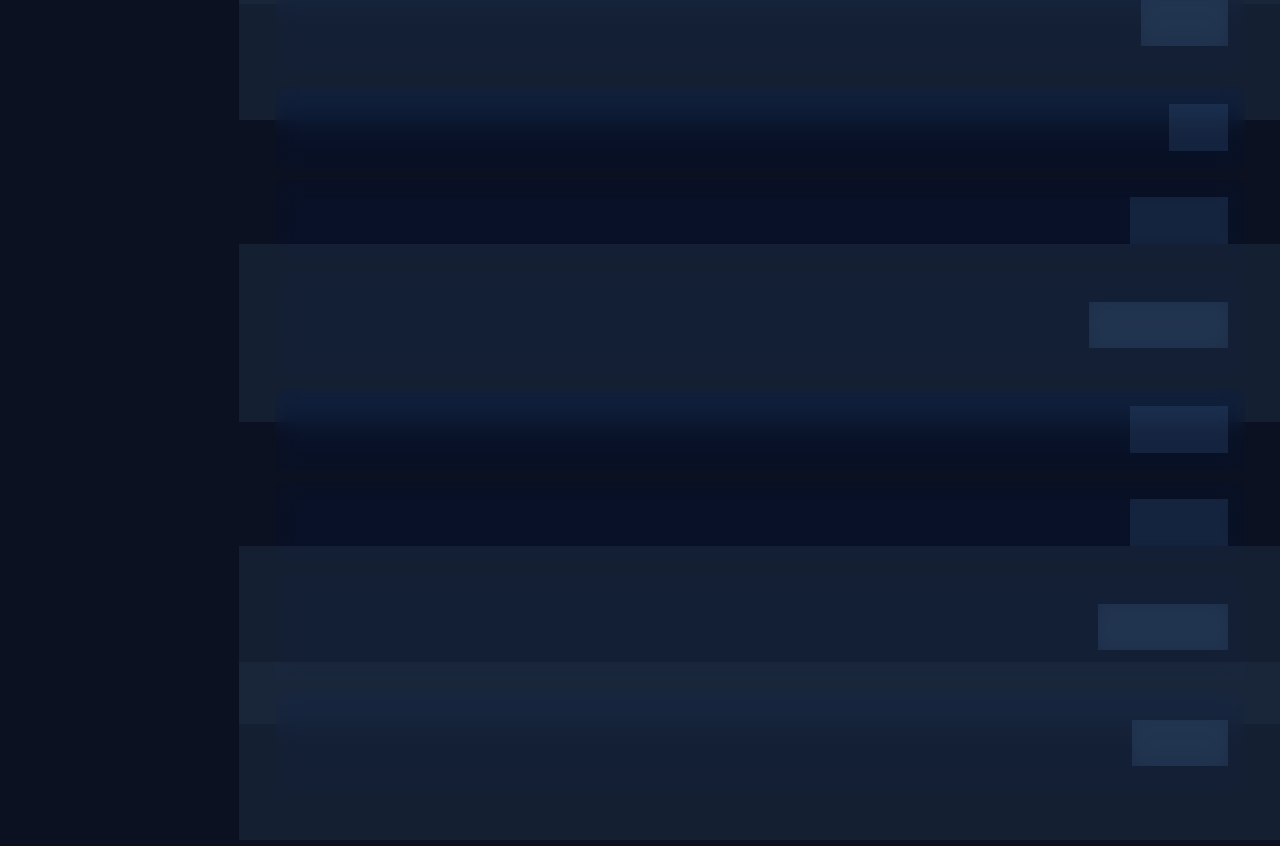
==== commit 3b9f5985: "Update index.html" ====
--- a/index.html
+++ b/index.html
@@ -75,41 +75,240 @@
       </p>
 
       <div class="guide-list">
-        <article class="guide-card">
-          <h2>1. Admin Levelごとの処罰権限について</h2>
-          <div class="guide-content">
-            <!-- ここに本文を追加 -->
+  
+  <article class="guide-card">
+  <h2>1. Admin Levelごとの処罰権限について</h2>
+
+  <div class="guide-content">
+    <h3>■ 基本原則</h3>
+    <p>管理者は、自分に割り当てられたAdmin Levelで許可されている範囲内の処罰のみ実行できます。</p>
+
+    <h3>■ 権限が不足している場合</h3>
+    <p>自分のAdmin Levelでは対応できない処罰が必要な場合は、所定の手順でBAN申請を行ってください。</p>
+
+    <h3>■ 永久BANについて</h3>
+    <p>Version 1.3以降、Moderatorは永久BANを実行できません。永久BANが必要な場合は、Senior Staffへ申請・相談してください。</p>
+
+    <h3>■ 注意事項</h3>
+    <ul>
+      <li>自分のAdmin Levelで許可されていない処罰は実行しない。</li>
+      <li>判断に迷った場合は、独断で処罰せずSenior Staffへ確認する。</li>
+      <li>権限を超える処罰が必要な場合は、所定の申請・報告手順に従う。</li>
+    </ul>
+
+    <p><strong>重要：自分の権限範囲を守り、適切な手順で処罰を実行してください。</strong></p>
+  </div>
+</article>
           </div>
         </article>
 
-        <article class="guide-card">
-          <h2>2. 投獄・ミュート処罰について</h2>
-          <div class="guide-content">
-            <!-- ここに本文を追加 -->
+
+<article class="guide-card">
+  <h2>2. 投獄・ミュート処罰について</h2>
+
+  <div class="guide-content">
+    <h3>■ ① Admin Panelを使用した投獄</h3>
+    <p>Admin Panelから違反内容を選択し、処罰を実行します。</p>
+    <ol>
+      <li>対象プレイヤーを選択する。</li>
+      <li>該当する違反コードを選択する。</li>
+      <li>理由が正しく設定されていることを確認する。</li>
+      <li>設定された処罰時間を確認し、処罰を実行する。</li>
+    </ol>
+    <p><strong>例：</strong> RP1（Deathmatch）の場合、理由に「RP1」が設定されていることを確認してから処罰を実行します。</p>
+
+    <h3>■ ② Freecamを使用した投獄</h3>
+    <p>Freecamを使用する場合は、投獄時間と理由を手動で設定できます。複数の違反コードを適用する場合も、理由が正確に伝わるように記載してください。</p>
+    <p><strong>コマンド形式</strong></p>
+    <p><code>/jail &lt;ID&gt; &lt;投獄時間&gt; &lt;理由&gt;</code></p>
+    <p><strong>実行例</strong></p>
+    <p><code>/jail 12345 20 RP1</code></p>
+    <p>上記は、ID「12345」のプレイヤーを20分間、理由「RP1」で投獄する例です。対象ID・時間・理由に誤りがないことを確認してから実行してください。</p>
+
+
+  </div>
+</article>
+
+
+
           </div>
         </article>
 
         <article class="guide-card">
-          <h2>4. Gun Ban（武器使用禁止）について</h2>
+          <h2>. ミュート処罰について</h2>
           <div class="guide-content">
-            <!-- ここに本文を追加 -->
+    <h3>■ ① 通常のミュート</h3>
+    <p>通常のミュートは、ボイスチャットを対象とした処罰です。テキストチャットの発言を制限する場合は、チャンネルミュートを使用してください。</p>
+
+    <h3>■ ② チャンネルミュート（Channel Mute）</h3>
+    <p>チャンネルミュートは、特定のテキストチャットチャンネルでの発言を制限するために使用します。複数のチャンネルを対象にすることもできます。</p>
+    <p>対象となるチャンネルは以下のとおりです。</p>
+    <ul>
+      <li>System</li>
+      <li>World</li>
+      <li>Faction</li>
+      <li>Interns</li>
+      <li>AllFactions</li>
+      <li>Clan</li>
+      <li>Recruitment</li>
+      <li>Trade</li>
+      <li>Sms</li>
+    </ul>
+    <p>処罰を実行する際は、違反内容に応じて必要なチャンネルのみを選択してください。不必要なチャンネルまで制限しないよう注意してください。</p>
+
+    <h3>■ ③ チャンネルミュートの記録</h3>
+    <p><strong>チャンネルミュートはシステムログに記録されません。</strong></p>
+    <p>そのため、処罰を実行する前に、以下の情報が確認できる画面のスクリーンショットを撮影し、指定された記録用チャンネルへ提出してください。</p>
+    <ul>
+      <li>対象プレイヤー</li>
+      <li>ミュート対象のチャンネル</li>
+      <li>処罰理由</li>
+      <li>処罰時間</li>
+    </ul>
+    <p>記録が残らない処罰だからこそ、証拠の保存と報告を確実に行ってください。</p>
+
+    <h3>■ 注意事項</h3>
+    <ul>
+      <li>処罰対象のプレイヤーIDを必ず確認する。</li>
+      <li>違反内容に適した理由・処罰時間を設定する。</li>
+      <li>通常のミュートとチャンネルミュートを混同しない。</li>
+      <li>チャンネルミュートでは、実行前のスクリーンショット撮影と提出を忘れない。</li>
+      <li>判断に迷った場合は、独断で処罰せずSenior Staffへ確認する。</li>
+    </ul>
+
+    <p><strong>重要：適切な処罰を実行するとともに、必要な記録を確実に残してください。</strong></p>
           </div>
         </article>
-
-        <article class="guide-card">
-          <h2>5. チャット表示・システムログの記録について</h2>
-          <div class="guide-content">
-            <!-- ここに本文を追加 -->
+        
+ 
+<article class="guide-card">
+  <h2>4. Gun Ban（武器使用禁止）について</h2>
+
+  <div class="guide-content">
+    <h3>■ ① Gun Banの概要</h3>
+    <p>Gun Banは、指定した時間、対象プレイヤーの武器使用を禁止する処罰です。</p>
+    <p>Version 1.3以降、Gun BanはAdmin Levelに関係なく、すべての管理者が使用できます。ただし、使用可能であることと、独断で処罰を決定してよいことは別です。必ず違反内容と最新の運用ルールを確認してください。</p>
+
+    <h3>■ ② Gun Banの使用例</h3>
+    <p>違反内容に応じて、投獄（Jail）またはGun Banを使用します。</p>
+
+    <table>
+      <thead>
+        <tr>
+          <th>違反コード</th>
+          <th>投獄（Jail）の例</th>
+          <th>Gun Banの例</th>
+        </tr>
+      </thead>
+      <tbody>
+        <tr><td>RP2</td><td>20分</td><td>20分</td></tr>
+        <tr><td>RP11</td><td>30〜60分</td><td>60分</td></tr>
+        <tr><td>CLAN5</td><td>30分</td><td>30分</td></tr>
+        <tr><td>CLAN5.1</td><td>90分</td><td>90分</td></tr>
+        <tr><td>CLAN5.2</td><td>90分</td><td>30分</td></tr>
+      </tbody>
+    </table>
+
+    <p>※ 上記は処罰の運用例です。実際の処罰では、最新のルール・チーム方針を優先してください。</p>
+
+    <h3>■ ③ チーターが疑われる場合の暫定対応</h3>
+    <p>チート使用が疑われるプレイヤーに対して、被害拡大を防ぐため、正式な処罰が決定するまで暫定的にGun Banを適用する場合があります。</p>
+
+    <p><strong>設定例</strong></p>
+    <ul>
+      <li>理由：<code>ALERT3</code></li>
+      <li>時間：<code>1440</code>（24時間）</li>
+    </ul>
+
+    <p>ただし、これは暫定的な対応であり、正式なALERT3の処罰を実行したことにはなりません。</p>
+    <p>暫定対応を行った場合は、証拠を保存し、Senior Staffへ情報を共有してください。また、Gun Banを適用したことだけを理由に、ALERT3の対応を完了扱いにしないでください。</p>
+
+    <h3>■ ④ 注意事項</h3>
+    <ul>
+      <li>Gun Banの使用前に、違反内容と適用時間を確認する。</li>
+      <li>最新のルールおよびチーム方針を優先する。</li>
+      <li>曖昧な疑いだけを根拠にGun Banを適用しない。</li>
+      <li>チーターが疑われる場合は、証拠を保存し、Senior Staffへ共有する。</li>
+      <li>暫定対応と正式な処罰を混同しない。</li>
+      <li>処罰の実施内容を適切に記録する。</li>
+    </ul>
+
+    <p><strong>重要：Gun Banは適切な状況で使用し、証拠の保存・情報共有・処罰記録を徹底してください。</strong></p>
+  </div>
+</article>
+
           </div>
         </article>
 
-        <article class="guide-card">
-          <h2>6. 最後に</h2>
-          <div class="guide-content">
-            <!-- ここに本文を追加 -->
-          </div>
-        </article>
+
+<article class="guide-card">
+  <h2>5. チャット表示・システムログの記録について</h2>
+
+  <div class="guide-content">
+    <h3>■ ① チャットの全文表示について</h3>
+    <p>Version 1.3以降、チャットの文章が長い場合、末尾が「...」と表示されることがあります。</p>
+    <p>文章の一部しか表示されていない場合は、該当するチャンネルを開いて全文を確認してください。表示されている部分だけで判断せず、発言の内容を正確に把握することが重要です。</p>
+
+    <h3>■ ② システムログのスクリーンショット</h3>
+    <p>処罰を実行した際は、システムログのスクリーンショットを撮影し、必要な情報がすべて確認できる状態で記録してください。</p>
+    <p>スクリーンショットには、以下の情報が含まれていることを確認してください。</p>
+    <ul>
+      <li>対象プレイヤー</li>
+      <li>処罰理由</li>
+      <li>処罰時間</li>
+      <li>実行された処罰内容</li>
+    </ul>
+    <p>情報が途中で切れていないか確認し、後から処罰内容を確認できるように保存してください。</p>
+
+    <h3>■ ③ チャット削除機能について</h3>
+    <p>Admin Level 1には、Trade Chatやその他のチャンネルのチャットを削除する機能があります。</p>
+    <p>ただし、現在のチーム方針では、Admin Level 1によるチャット削除の使用は禁止されています。</p>
+    <p>チャットの削除が必要な場合は、自分で操作せず、Moderator以上の管理者またはSenior Staffへ情報を共有し、対応を依頼してください。</p>
+
+    <h3>■ 注意事項</h3>
+    <ul>
+      <li>「...」で省略されたチャットは、該当チャンネルを開いて全文を確認する。</li>
+      <li>処罰の記録は、対象プレイヤー・理由・時間・処罰内容が確認できる状態で保存する。</li>
+      <li>スクリーンショットの情報が途中で切れていないか確認する。</li>
+      <li>Admin Level 1は、チーム方針に従いチャット削除を行わない。</li>
+      <li>チャット削除が必要な場合は、Moderator以上の管理者またはSenior Staffへ相談する。</li>
+    </ul>
+
+    <p><strong>重要：チャットの内容を正確に確認し、処罰記録を適切に保存してください。</strong></p>
+  </div>
+</article>
+
+
+
+<article class="guide-card">
+  <h2>6. 最後に</h2>
+
+  <div class="guide-content">
+    <h3>■ マニュアルの更新について</h3>
+    <p>このマニュアルは、ゲームのアップデートやチーム方針の変更に伴い、内容が変更される場合があります。</p>
+    <p>変更があった場合はチーム内で共有されるため、常に最新のマニュアルと運用ルールを確認してください。</p>
+
+    <h3>■ 判断に迷った場合</h3>
+    <p>対応方法や処罰の判断に迷った場合は、独断で対応せず、Senior Staffへ確認してください。</p>
+    <p>自分の判断だけで処罰を実行するのではなく、チーム内で情報を共有し、適切な対応を行うことが重要です。</p>
+
+    <h3>■ 質問・相談について</h3>
+    <p>マニュアルに記載されていない内容や、対応方法が分からない場合は、遠慮せずSenior Staffへ質問してください。</p>
+    <p>小さな疑問でも、確認することで誤った対応やトラブルを防ぐことにつながります。</p>
+
+    <p><strong>重要：最新のルールを確認し、チーム内で連携しながら、責任を持って管理者業務に取り組んでください。</strong></p>
+  </div>
+</article>
+
       </div>
     </section>
 
 
+  </main>
+
+  <script src="script.js"></script>
+
+</body>
+
+</html>
+
--- a/style.css
+++ b/style.css
@@ -308,3 +308,88 @@
   -webkit-backdrop-filter: blur(10px);
   backdrop-filter: blur(10px);
 }
+
+/* 対応方法一覧 */
+.guide-list {
+  display: grid;
+  gap: 18px;
+  margin-top: 28px;
+}
+
+.guide-card {
+  padding: 24px;
+  background: rgba(30, 45, 67, 0.55);
+  -webkit-backdrop-filter: blur(12px) saturate(145%);
+  backdrop-filter: blur(12px) saturate(145%);
+  border: 1px solid rgba(255, 255, 255, 0.14);
+  border-radius: 12px;
+  box-shadow:
+    inset 0 1px 0 rgba(255, 255, 255, 0.10),
+    0 8px 24px rgba(0, 0, 0, 0.12);
+  transition: background 0.25s ease,
+              border-color 0.25s ease,
+              transform 0.25s ease;
+}
+
+.guide-card:hover {
+  background: rgba(50, 72, 102, 0.68);
+  border-color: rgba(160, 205, 255, 0.38);
+  transform: translateY(-2px);
+}
+
+.guide-card h2 {
+  margin: 0 0 18px;
+  padding-bottom: 14px;
+  border-bottom: 1px solid var(--border);
+  color: #a8d0ff;
+  font-size: 18px;
+  line-height: 1.7;
+}
+
+.guide-content {
+  color: var(--text);
+  font-size: 14px;
+  line-height: 2;
+  overflow-wrap: anywhere;
+}
+
+.guide-content p {
+  margin: 10px 0;
+}
+
+.guide-content ul,
+.guide-content ol {
+  padding-left: 24px;
+}
+
+.guide-content li {
+  margin: 5px 0;
+}
+
+.guide-content strong {
+  color: #f4c66f;
+}
+
+.guide-content code {
+  padding: 3px 7px;
+  border: 1px solid rgba(190, 220, 255, 0.2);
+  border-radius: 5px;
+  background: rgba(10, 20, 35, 0.65);
+  color: #a8d0ff;
+  overflow-wrap: anywhere;
+}
+
+@media (max-width: 760px) {
+  .guide-card {
+    padding: 17px;
+  }
+
+  .guide-card h2 {
+    font-size: 16px;
+  }
+
+  .guide-content {
+    font-size: 13px;
+  }
+}
+
